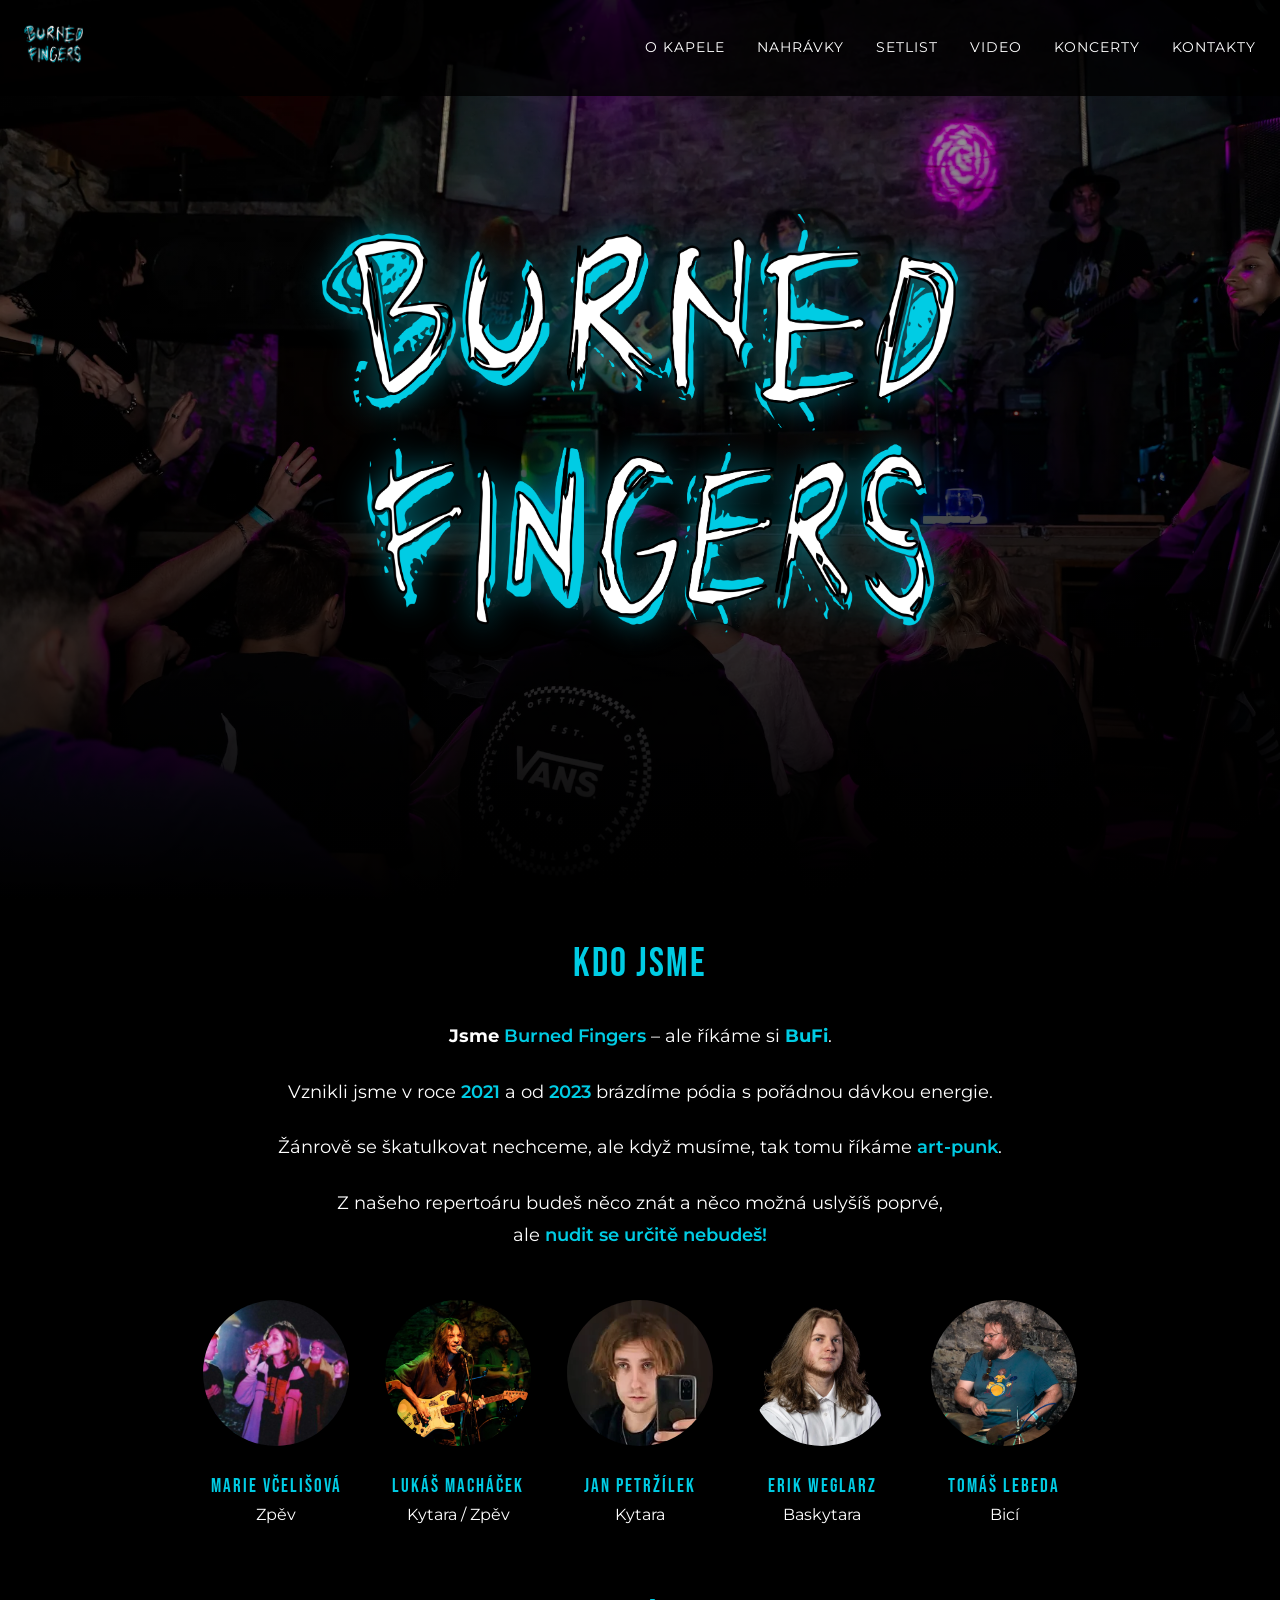
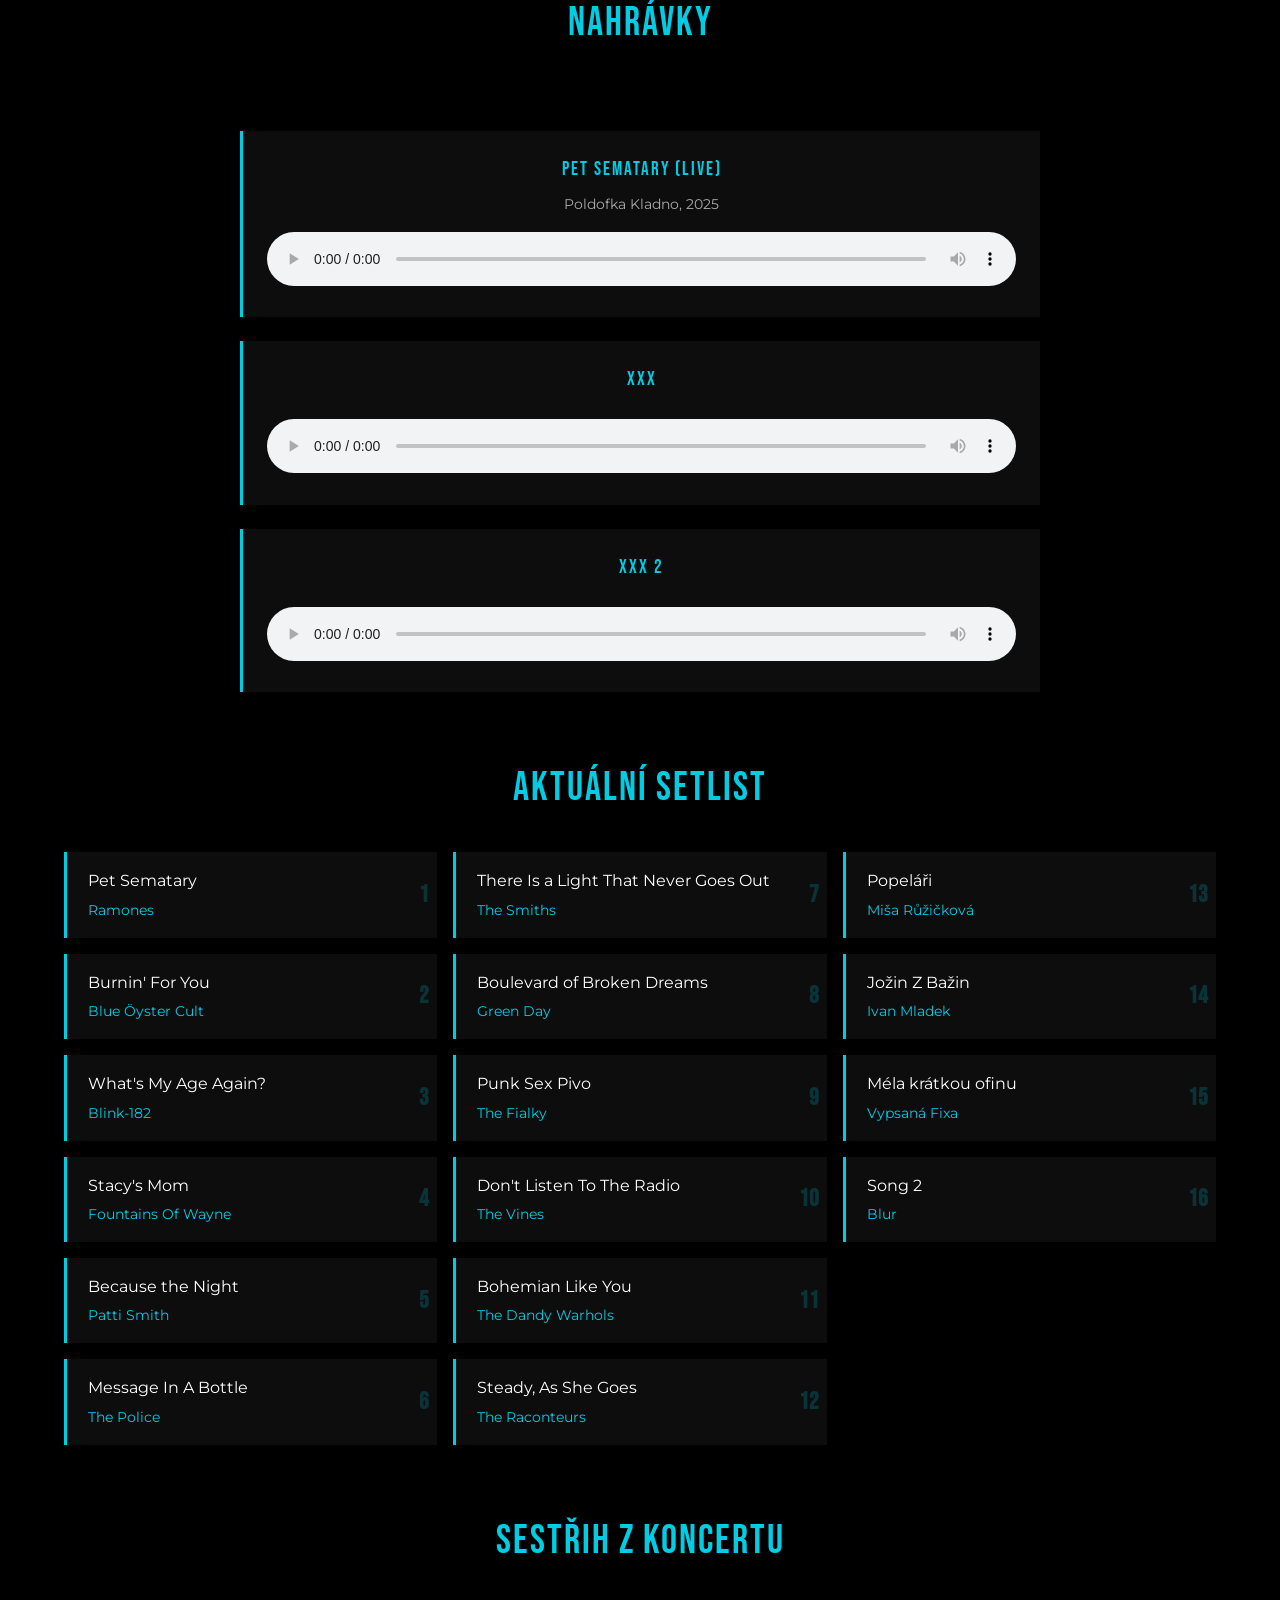
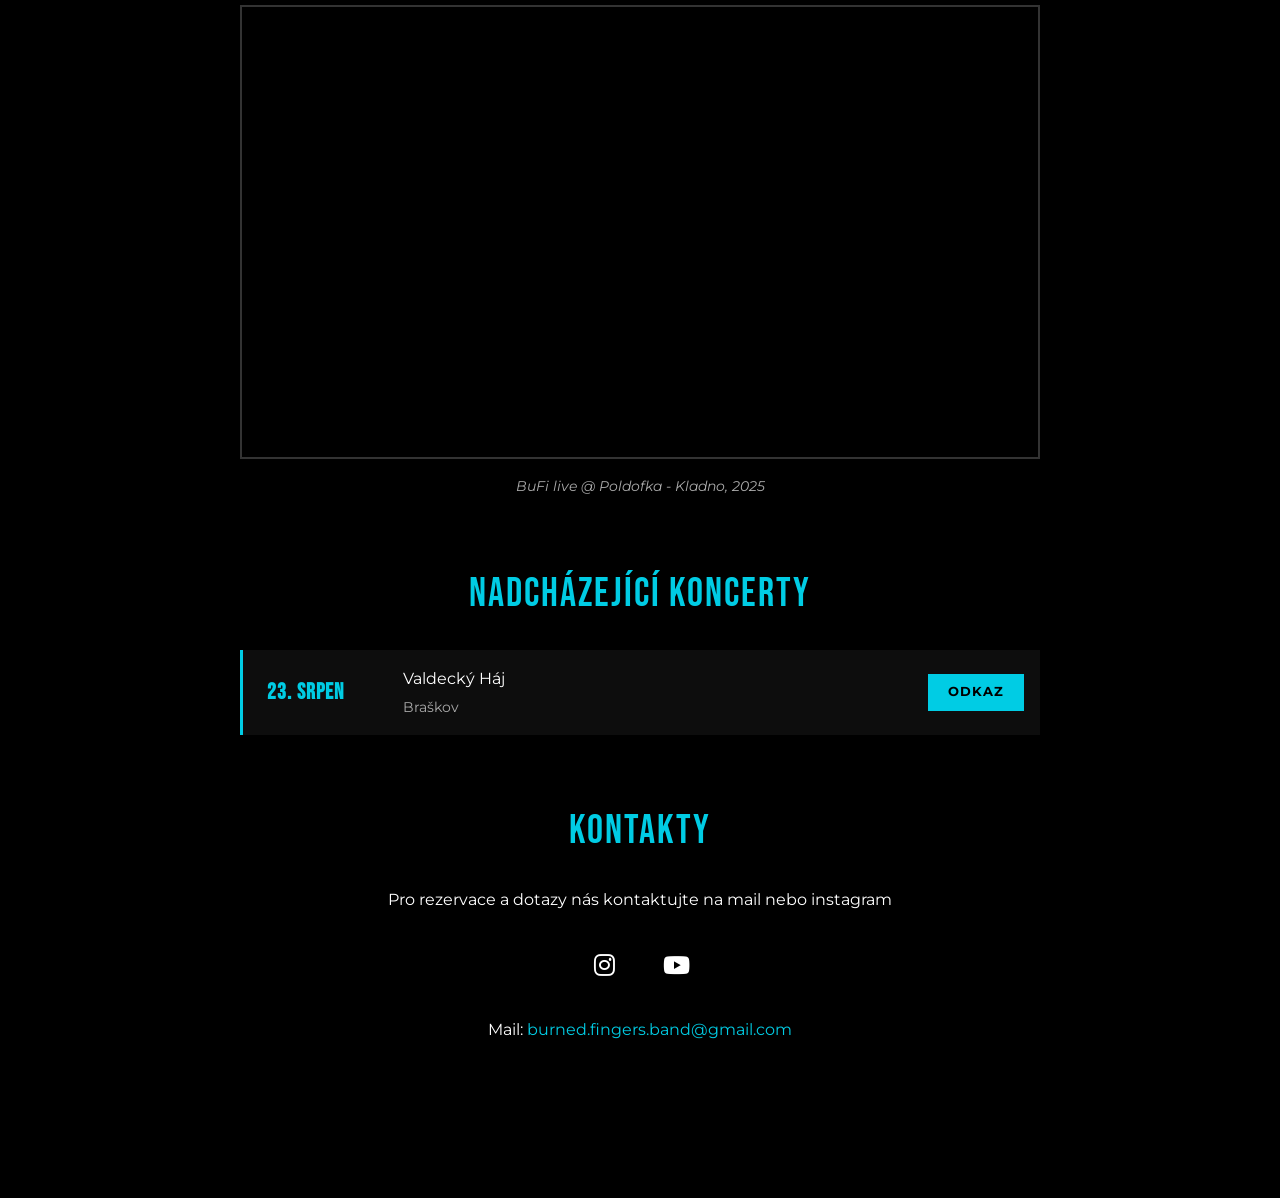
==== index.html @ 83341381 "rise animations - basics" ====
<!DOCTYPE html>
<html lang="cs">
<head>
    <meta charset="UTF-8">
    <meta name="viewport" content="width=device-width, initial-scale=1.0">
    <title>BuFi | Art-punk - Kladno</title>
    <link rel="stylesheet" href="css/style.css">
    <link href="https://fonts.googleapis.com/css2?family=Bebas+Neue&family=Montserrat:wght@400;600&display=swap" rel="stylesheet">
    <link rel="stylesheet" href="https://cdnjs.cloudflare.com/ajax/libs/font-awesome/6.4.0/css/all.min.css">
</head>
<body>
   <nav>
    <a href="#"><img src="images/logo.png" alt="BuFi Logo" class="logo"></a>
    <div class="nav-links" id="navLinks">
        <a href="#about">O kapele</a>
        <a href="#music">Nahrávky</a>
        <a href="#setlist">Setlist</a>
        <a href="#live">Video</a>
        <a href="#tour">Koncerty</a>
        <a href="#contact">Kontakty</a>
    </div>
    <div class="hamburger" id="hamburger">
        <i class="fas fa-bars"></i>
    </div>
</nav>

    <section id="hero">
        <div data-animate>
            <img src="images/logo.png" alt="Burned Fingers" class="hero-logo animate-rise delay-1">
        </div>
    </section>

    <section id="about" class="container">
        <h2 data-animate class="animate-rise">Kdo jsme</h2>
        <div class="about-content" data-animate>
            <p class="animate-rise delay-1"><strong>Jsme <span class="highlight">Burned Fingers</span></strong> – ale říkáme si <span class="highlight"><strong>BuFi</strong></span>.</p>
            <p class="animate-rise delay-2">Vznikli jsme v roce <span class="highlight"><strong></strong>2021</strong></span> a od <span class="highlight"><strong></strong>2023</strong></span> brázdíme pódia s pořádnou dávkou energie.</p>
            
            <p class="animate-rise delay-3">Žánrově se škatulkovat nechceme, ale když musíme, tak tomu říkáme <span class="highlight">art-punk</span>.</p>
            
            <p class="animate-rise delay-4">Z našeho repertoáru budeš něco znát a něco možná uslyšíš poprvé,<br class="desktop-only"> ale 
                <span class="highlight">nudit se určitě nebudeš!</span></p>
        </div>

        <div class="band-members">
            <div class="member" data-animate>
                <img src="images/maja.webp" alt="Mája" class="animate-rise delay-1">
                <h3 class="animate-rise delay-2">Marie Včelišová</h3>
                <p class="animate-rise delay-2">Zpěv</p>
            </div>
            <div class="member" data-animate>
                <img src="images/machy.webp" alt="Machy" class="animate-rise delay-2">
                <h3 class="animate-rise delay-3">Lukáš Macháček</h3>
                <p class="animate-rise delay-3">Kytara / Zpěv</p>
            </div>
            <div class="member" data-animate>
                <img src="images/honza.webp" alt="Honza" class="animate-rise delay-3">
                <h3 class="animate-rise delay-4">Jan Petržílek</h3>
                <p class="animate-rise delay-4">Kytara</p>
            </div>
            <div class="member" data-animate>
                <img src="images/erik.webp" alt="Erik" class="animate-rise delay-4">
                <h3 class="animate-rise delay-5">Erik Weglarz</h3>
                <p class="animate-rise delay-5">Baskytara</p>
            </div>
            <div class="member" data-animate>
                <img src="images/tom.webp" alt="Tom" class="animate-rise delay-5">
                <h3 class="animate-rise">Tomáš Lebeda</h3>
                <p class="animate-rise">Bicí</p>
            </div>
        </div>
    </section>

    <section id="music" class="container">
        <h2 data-animate class="animate-rise">Nahrávky</h2>
        <p data-animate class="animate-rise delay-1">sem pak naházím nahrávky - teď tam nic není<br>.</p>
        <div class="track-list" data-animate>
            <div class="track animate-rise delay-1">
                <div class="track-info">
                    <h3>Pet Sematary (live)</h3>
                    <p>Poldofka Kladno, 2025</p>
                </div>
                <audio controls class="audio-player">
                    <source src="audio/track1.mp3" type="audio/mpeg">
                    Váš prohlížeč nepodporuje přehrávač audio.
                </audio>
            </div>
            
            <div class="track animate-rise delay-2">
                <div class="track-info">
                    <h3>xxx</h3>
                </div>
                <audio controls class="audio-player">
                    <source src="audio/track2.mp3" type="audio/mpeg">
                    Váš prohlížeč nepodporuje přehrávač audio.
                </audio>
            </div>
            
            <div class="track animate-rise delay-3">
                <div class="track-info">
                    <h3>xxx 2</h3>
                </div>
                <audio controls class="audio-player">
                    <source src="audio/track3.mp3" type="audio/mpeg">
                    Váš prohlížeč nepodporuje přehrávač audio.
                </audio>
            </div>
        </div>
    </section>

    <section id="setlist" class="container">
        <h2 data-animate class="animate-rise">Aktuální setlist</h2>
        <div class="setlist" data-animate>
            <ul class="song-list animate-rise delay-1">
                <li><span class="song-name">Pet Sematary<span>Ramones</span></span></li>
                <li><span class="song-name">Burnin' For You<span>Blue Öyster Cult</span></span></li>
                <li><span class="song-name">What's My Age Again?<span>Blink-182</span></span></li>
                <li><span class="song-name">Stacy's Mom<span>Fountains Of Wayne</span></span></li>
                <li><span class="song-name">Because the Night<span>Patti Smith</span></span></li>
                <li><span class="song-name">Message In A Bottle<span>The Police</span></span></li>
                <li><span class="song-name">There Is a Light That Never Goes Out<span>The Smiths</span></span></li>
                <li><span class="song-name">Boulevard of Broken Dreams<span>Green Day</span></span></li>
                <li><span class="song-name">Punk Sex Pivo<span>The Fialky</span></span></li>
                <li><span class="song-name">Don't Listen To The Radio<span>The Vines</span></span></li>
                <li><span class="song-name">Bohemian Like You<span>The Dandy Warhols</span></span></li>
                <li><span class="song-name">Steady, As She Goes<span>The Raconteurs</span></span></li>
                <li><span class="song-name">Popeláři<span>Miša Růžičková</span></span></li>
                <li><span class="song-name">Jožin Z Bažin<span>Ivan Mladek</span></span></li>
                <li><span class="song-name">Méla krátkou ofinu<span>Vypsaná Fixa</span></span></li>
                <li><span class="song-name">Song 2<span>Blur</span></span></li>
            </ul>
        </div>
    </section>

    <section id="live" class="container">
        <h2 data-animate class="animate-rise">Sestřih z koncertu</h2>
        <div class="video-wrapper" data-animate>
            <div class="video-container animate-rise delay-1">
                <iframe src="https://www.youtube.com/embed/692vzOHnYoM" 
                        frameborder="0" 
                        allow="accelerometer; autoplay; clipboard-write; encrypted-media; gyroscope; picture-in-picture" 
                        allowfullscreen></iframe>
            </div>
            <p class="video-caption animate-rise delay-2">BuFi live @ Poldofka - Kladno, 2025</p>
        </div>
    </section>

    <section id="tour" class="container">
        <h2 data-animate class="animate-rise">Nadcházející koncerty</h2>
        <ul class="tour-list" data-animate>
            <li class="tour-item animate-rise delay-1">
                <span class="tour-date">23. Srpen</span>
                <div class="tour-details">
                    <span class="tour-venue">Valdecký Háj</span>
                    <span class="tour-city">Braškov</span>
                </div>
                <a href="https://www.facebook.com/events/1458776551958217/" class="tour-btn">Odkaz</a>
            </li>
            <!-- další tady -->
        </ul>
    </section>

    <section id="contact" class="container">
        <h2 data-animate class="animate-rise">Kontakty</h2>
        <p data-animate class="animate-rise delay-1">Pro rezervace a dotazy nás kontaktujte na mail nebo instagram</p>

        <div class="social-links" data-animate>
            <a href="https://www.instagram.com/bufi_band/" class="animate-rise delay-2"><i class="fab fa-instagram"></i></a>
            <a href="https://www.youtube.com/channel/UCSkqbjd3AFcFb_TD9ludWQA" class="animate-rise delay-3"><i class="fab fa-youtube"></i></a>
        </div>

        <p data-animate class="animate-rise delay-4">Mail: <a href="mailto:burned.fingers.band@gmail.com" class="email-link">burned.fingers.band@gmail.com</a></p>
    </section>

    <footer data-animate class="animate-rise delay-1">
        <p>&copy; 2025 Burned Fingers (BuFi)</p>
    </footer>

    <script>
    // Hamburger menu functionality
    const hamburger = document.getElementById('hamburger');
    const navLinks = document.getElementById('navLinks');
    
    hamburger.addEventListener('click', () => {
        navLinks.classList.toggle('active');
        hamburger.classList.toggle('active');
    });
    
    // Close menu when clicking on a link
    document.querySelectorAll('#navLinks a').forEach(link => {
        link.addEventListener('click', () => {
            navLinks.classList.remove('active');
            hamburger.classList.remove('active');
        });
    });

    // Animation on scroll with reset capability
    let lastScrollPosition = window.pageYOffset;
    
    const animateOnScroll = () => {
        const currentScrollPosition = window.pageYOffset;
        const scrollingDown = currentScrollPosition > lastScrollPosition;
        lastScrollPosition = currentScrollPosition;
        
        const elements = document.querySelectorAll('[data-animate]');
        
        elements.forEach(element => {
            const elementPosition = element.getBoundingClientRect().top;
            const screenPosition = window.innerHeight / 1.2;
            
            // If scrolling down and element is in view
            if (elementPosition < screenPosition) {
                element.classList.add('animate-rise');
            }
            // If scrolling up and element is above view
            else if (!scrollingDown && elementPosition > window.innerHeight) {
                element.classList.remove('animate-rise');
                // Also remove delay classes if you want them to re-animate with delays
                element.classList.remove('delay-1', 'delay-2', 'delay-3', 'delay-4', 'delay-5');
            }
        });
    };

    // Run on load and scroll
    window.addEventListener('load', animateOnScroll);
    window.addEventListener('scroll', animateOnScroll);

    // Hero section animation (immediate)
    document.querySelector('.hero-logo').classList.add('animate-rise');
</script>
</body>
</html>
---- css/style.css ----
/* ===== BASE STYLES ===== */
* {
    margin: 0;
    padding: 0;
    box-sizing: border-box;
}

body {
    font-family: 'Montserrat', sans-serif;
    background-color: #000;
    color: white;
    line-height: 1.6;
    overflow-x: hidden;
}

h1, h2, h3 {
    font-family: 'Bebas Neue', sans-serif;
    letter-spacing: 2px;
    font-weight: 400;
}

h2 { 
    font-size: 2.5rem; 
    margin-bottom: 1.5rem;
    color: #00cce4;
    text-align: center;
}

.container {
    width: 90%;
    max-width: 1200px;
    margin: 0 auto;
    padding: 2rem 0;
}

section {
    padding: 5rem 0;
    border-bottom: 1px;
    margin-bottom: 2rem;
}

/* ===== ANIMATIONS ===== */
@keyframes riseUp {
    from {
        opacity: 0;
        transform: translateY(30px);
    }
    to {
        opacity: 1;
        transform: translateY(0);
    }
}

.animate-rise {
    animation: riseUp 0.8s ease forwards;
}

/* Delay classes for staggered animations */
.delay-1 { animation-delay: 0.1s; }
.delay-2 { animation-delay: 0.2s; }
.delay-3 { animation-delay: 0.3s; }
.delay-4 { animation-delay: 0.4s; }
.delay-5 { animation-delay: 0.5s; }

/* Initially hide animated elements */
[data-animate] {
    opacity: 0;
}

/* ===== HERO SECTION ===== */
#hero {
    height: 100vh;
    display: flex;
    align-items: center;
    justify-content: center;
    background: linear-gradient(rgba(0, 0, 0, 0.25), rgb(0, 0, 0)), 
                url('../images/backdrop.webp') no-repeat center center/cover;
    background: linear-gradient(rgba(0, 0, 0, 0.32), rgb(0, 0, 0)), 
                url('../images/backdrop.webp') center/cover;
    text-align: center;
    margin-bottom: 0;
    position: relative;
}

.hero-logo {
    max-width: 80%;
    width: auto;
    height: auto;
    max-height: 60vh;
    margin-bottom: 2rem;
    filter: drop-shadow(0 0 15px rgba(0, 132, 147, 0.736));
    transition: all 0.3s ease;
}

/* ===== ABOUT SECTION ===== */
#about {
    text-align: center;
}

.about-content {
    max-width: 800px;
    margin: 0 auto 3rem;
    text-align: center;
    font-size: 1.1rem;
    line-height: 1.8;
}

.about-content p {
    margin-bottom: 1.5rem;
}

.highlight {
    color: #00cce4;
    font-weight: 600;
}

.emphasis {
    font-style: italic;
    position: relative;
    padding: 0 1rem;
}

.emphasis::before,
.emphasis::after {
    content: '"';
    color: #00cce4;
    font-size: 1.5rem;
    position: relative;
    top: 0.2rem;
}

.emphasis::before {
    margin-right: 0.3rem;
}

.emphasis::after {
    margin-left: 0.3rem;
}

/* ===== MEMBERS SECTION ===== */
.band-members {
    display: flex;
    justify-content: center;
    flex-wrap: wrap;
    gap: 2rem;
    margin-top: 3rem;
}

.member {
    width: 150px;
    text-align: center;
    position: relative;
}

.member img {
    width: 100%;
    border-radius: 50%;
    transition: all 0.3s ease;
    border: 2px solid transparent;
}

.member:hover img {
    border-color: #00cce4;
    transform: translateY(-2px) scale(1.02);
    filter: drop-shadow(0 0 12px rgba(0, 204, 228, 0.8));
}

.member h3 {
    margin-top: 1rem;
    color: #00cce4;
    transition: all 0.3s ease;
}

.member:hover h3 {
    transform: scale(1.02);
    text-shadow: 0 0 8px rgba(0, 204, 228, 0.5);
}

/* ===== MUSIC SECTION ===== */
#music {
    text-align: center;
}

.track-list {
    max-width: 800px;
    margin: 0 auto;
}

.track {
    background: rgba(255,255,255,0.05);
    padding: 1.5rem;
    margin-bottom: 1.5rem;
    border-left: 3px solid #00cce4;
}

.track:last-child {
    margin-bottom: 0;
}

.track-info h3 {
    color: #00cce4;
    margin-bottom: 0.5rem;
}

.track-info p {
    color: #aaa;
    font-size: 0.9rem;
}

.audio-player {
    width: 100%;
    margin-top: 1rem;
}

/* ===== SETLIST SECTION ===== */
.setlist {
    margin-top: 2rem;
}

.song-list {
    list-style: none;
    columns: 3;
    column-gap: 1rem;
    padding: 0;
    counter-reset: song-counter;
}

.song-list li {
    position: relative;
    padding: 1rem 2.5rem 1rem 1.5rem;
    background: rgba(255,255,255,0.05);
    transition: all 0.3s ease;
    counter-increment: song-counter;
    min-height: 60px;
    break-inside: avoid;
    margin-bottom: 1rem;
}

.song-list li::before {
    content: counter(song-counter);
    position: absolute;
    right: 0.5rem;
    top: 50%;
    transform: translateY(-50%);
    color: rgba(0, 204, 228, 0.2);
    font-size: 1.5rem;
    font-weight: bold;
    font-family: 'Bebas Neue', sans-serif;
}

.song-list li::after {
    content: '';
    position: absolute;
    left: 0;
    top: 0;
    bottom: 0;
    width: 3px;
    background: #00cce4;
}

.song-list li:hover {
    background: rgba(0,204,228,0.1);
}

.song-list li:hover .song-name {
    transform: translateX(5px);
}

.song-name {
    display: block;
    transition: transform 0.3s ease;
}

.song-name span {
    display: block;
    color: #00cce4;
    font-size: 0.9rem;
    margin-top: 0.3rem;
}

@media (max-width: 1240px) {
    .song-list {
        columns: 2;
    }
}

@media (max-width: 820px) {
    .song-list {
        columns: 1;
    }
}

/* ===== LIVE SECTION ===== */
#live {
    text-align: center;
}

.video-wrapper {
    max-width: 800px;
    margin: 0 auto;
}

.video-container {
    position: relative;
    padding-bottom: 56.25%;
    height: 0;
    overflow: hidden;
    margin: 2rem 0;
    border: 2px solid #333;
    transition: all 0.3s ease;
}

.video-container:hover {
    border-color: #00cce4;
}

.video-container iframe {
    position: absolute;
    top: 0;
    left: 0;
    width: 100%;
    height: 100%;
}

.video-caption {
    color: #aaa;
    font-style: italic;
    margin-top: -1rem;
    font-size: 0.9rem;
}

/* ===== TOUR SECTION ===== */
.tour-list {
    list-style: none;
    max-width: 800px;
    margin: 0 auto;
    padding: 0;
}

.tour-item {
    position: relative;
    padding: 1rem 1rem 1rem 1.5rem;
    background: rgba(255,255,255,0.05);
    transition: all 0.3s ease;
    margin-bottom: 1rem;
    border-left: 3px solid #00cce4;
    display: flex;
    align-items: center;
    gap: 1rem;
}

.tour-item:last-child {
    margin-bottom: 0;
}

.tour-item:hover {
    background: rgba(0,204,228,0.1);
}

.tour-date {
    color: #00cce4;
    font-weight: bold;
    font-family: 'Bebas Neue', sans-serif;
    letter-spacing: 1px;
    font-size: 1.4rem;
    min-width: 120px;
    flex-shrink: 0;
}

.tour-details {
    flex: 1;
    padding-right: 1rem;
}

.tour-venue {
    display: block;
    color: white;
    margin-bottom: 0.3rem;
}

.tour-city {
    display: block;
    color: #aaa;
    font-size: 0.9rem;
}

.tour-btn {
    padding: 8px 20px;
    font-size: 0.8rem;
    background: #00cce4;
    color: black;
    text-decoration: none;
    border: none;
    font-weight: bold;
    text-transform: uppercase;
    letter-spacing: 1px;
    transition: all 0.3s ease;
    flex-shrink: 0;
}

/* ===== CONTACT SECTION ===== */
#contact {
    text-align: center;
}

.social-links {
    display: flex;
    justify-content: center;
    gap: 2rem;
    margin: 2rem 0;
}

.social-links a {
    color: white;
    font-size: 1.5rem;
    transition: all 0.3s ease;
    width: 40px;
    height: 40px;
    display: flex;
    align-items: center;
    justify-content: center;
    border-radius: 50%;
    text-decoration: none;
}

.social-links a:hover {
    color: #00cce4;
    background: rgba(0,204,228,0.1);
    transform: translateY(-3px);
}

.email-link {
    color: #00cce4;
    text-decoration: none;
    transition: all 0.3s ease;
}

.email-link:hover {
    text-decoration: underline;
}

/* ===== BUTTONS ===== */
.btn, .tour-btn {
    display: inline-block;
    padding: 12px 30px;
    background: #00cce4;
    color: black;
    text-decoration: none;
    border: none;
    font-weight: bold;
    text-transform: uppercase;
    letter-spacing: 1px;
    transition: all 0.3s ease;
}

.btn:hover, .tour-btn:hover {
    background: #00a5b9;
    transform: scale(1.02);
    box-shadow: 0 5px 15px rgba(0,204,228,0.4);
}

.tour-btn {
    padding: 8px 20px;
    font-size: 0.8rem;
}

/* ===== NAVIGATION ===== */
nav {
    position: fixed;
    top: 0;
    width: 100%;
    padding: 1.5rem;
    display: flex;
    justify-content: space-between;
    align-items: center;
    z-index: 1000;
    background: rgba(0,0,0,0.8);
}

nav .logo {
    height: 40px;
}

.nav-links {
    display: flex;
}

.nav-links-container {
    display: flex;
}

.nav-links a {
    color: white;
    text-decoration: none;
    margin-left: 2rem;
    text-transform: uppercase;
    font-size: 0.9rem;
    letter-spacing: 1px;
    transition: all 0.3s ease;
    position: relative;
}

.nav-links a::after {
    content: '';
    position: absolute;
    bottom: -5px;
    left: 0;
    width: 0;
    height: 2px;
    background: #00cce4;
    transition: width 0.3s ease;
}

.nav-links a:hover::after {
    width: 100%;
}

.hamburger {
    display: none;
    cursor: pointer;
    font-size: 1.5rem;
    color: white;
    z-index: 1001;
}

/* ===== FOOTER ===== */
footer {
    text-align: center;
    padding: 2rem;
    background: #000;
    border-top: 2px solid #00cce4;
    margin-top: 2rem;
}

footer p {
    color: #00cce4;
}

/* ===== MEDIA QUERIES ===== */
@media (max-width: 768px) {
    p, .tour-city, .tour-venue {
        font-size: 0.9rem;
    }

    h2 { 
        font-size: 2rem; 
    }

    .about-content {
        font-size: 1rem;
    }

    .band-members {
        gap: 1.5rem;
    }

    .member {
        width: 120px;
    }

    .member h3 {
        font-size: 1rem;
    }

    .song-list li {
        padding: 0.8rem 2rem 0.8rem 1.2rem;
        min-height: 50px;
    }

    .song-name {
        font-size: 0.9rem;
    }

    .song-name span {
        font-size: 0.8rem;
    }

   .tour-item {
        flex-wrap: wrap;
        padding: 0.8rem;
        gap: 0.5rem; /* Reduce the gap */
    }

    .tour-date {
        font-size: 1.2rem;
        min-width: 100px;
        order: 1; /* Explicitly set order */
    }

    .tour-details {
        padding-right: 0;
        width: calc(100% - 130px); /* Adjust width to account for button */
        order: 2; /* Explicitly set order */
        margin-top: 0;
    }

    .tour-btn {
        margin-left: auto;
        order: 3; /* Explicitly set order */
    }

    /* Hamburger menu styles */
    .nav-links {
        position: fixed;
        top: 0;
        left: 0;
        width: 100%;
        height: 100vh;
        background: rgba(0,0,0,0.95);
        flex-direction: column;
        justify-content: center;
        align-items: center;
        align-items: center;
        padding: 1rem 0;
        clip-path: circle(0px at 90% -10%);
        transition: all 0.5s ease-out;
        pointer-events: none;
        z-index: 1000;
    }

    .nav-links.active {
        clip-path: circle(1500px at 90% -10%);
        pointer-events: all;
    }

    .nav-links-container {
        flex-direction: column;
        align-items: center;
        gap: 1.5rem;
    }

    .nav-links a {
        margin: 0;
        padding: 0.8rem 0;
        font-size: 1.2rem;
        opacity: 0;
        transition: opacity 0.3s ease 0.2s;
    }

    .nav-links.active a {
        opacity: 1;
    }

    .hamburger {
        display: block;
        position: relative;
        z-index: 1001;
    }

    .hamburger.active {
        color: #00cce4;
    }

    .desktop-only {
        display: none;
    }
}

@media (max-width: 480px) {
    section {
        padding: 3rem 0;
    }
    
    h2 {
        font-size: 1.8rem;
    }
    
    .hero-logo {
        max-width: 90%;
        max-height: 50vh;
    }

    .band-members {
        gap: 1rem;
    }

    .member {
        width: 100px;
    }

    .track {
        padding: 1rem;
    }

    .song-list li {
        padding: 0.7rem 1.5rem 0.7rem 1rem;
        min-height: 45px;
    }

    .video-caption {
        font-size: 0.8rem;
    }

    .social-links {
        gap: 1.5rem;
    }

    .social-links a {
        font-size: 1.3rem;
        width: 36px;
        height: 36px;
    }

    .nav-links-container {
        gap: 1rem;
    }

    .nav-links a {
        font-size: 1.1rem;
    }

    .tour-details {
        width: 100%; /* Take full width */
        order: 2;
    }

    .tour-btn {
        margin-left: 0;
        width: 100%;
        order: 3;
        text-align: center;
    }
}
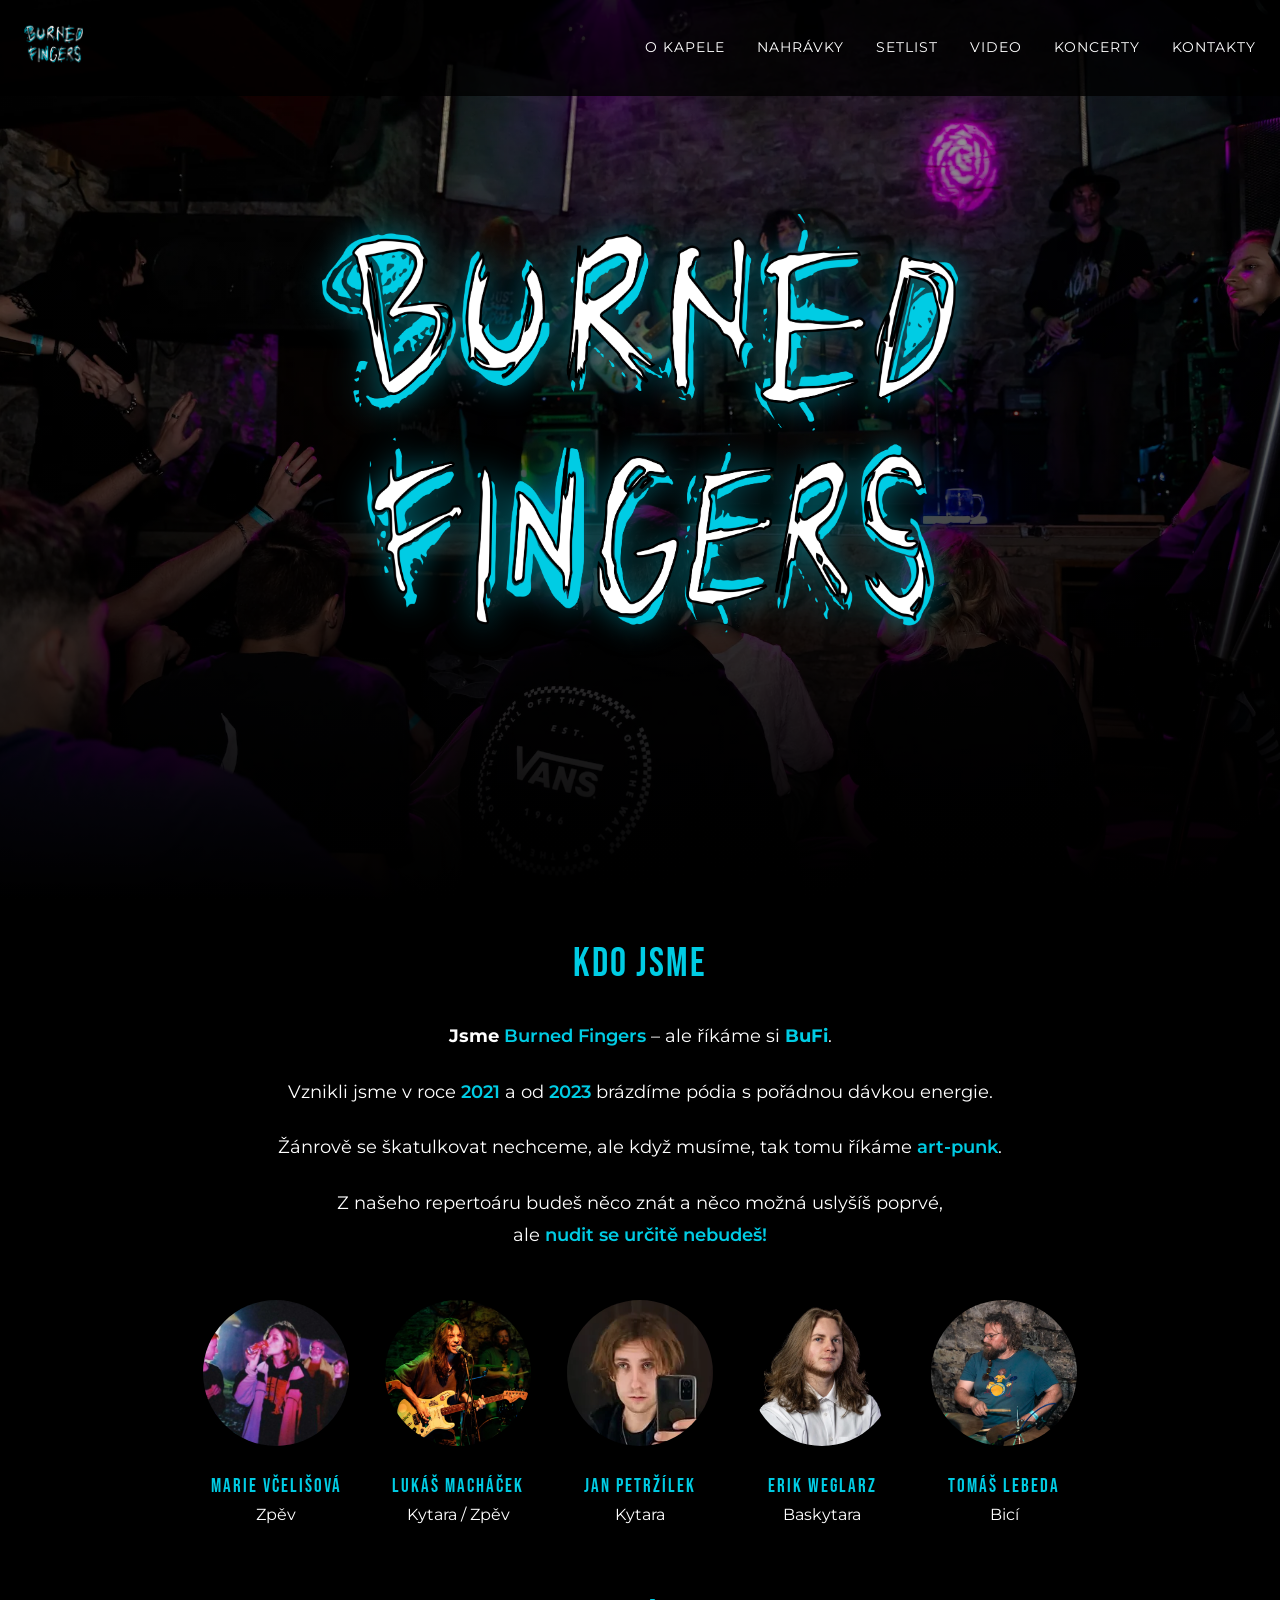
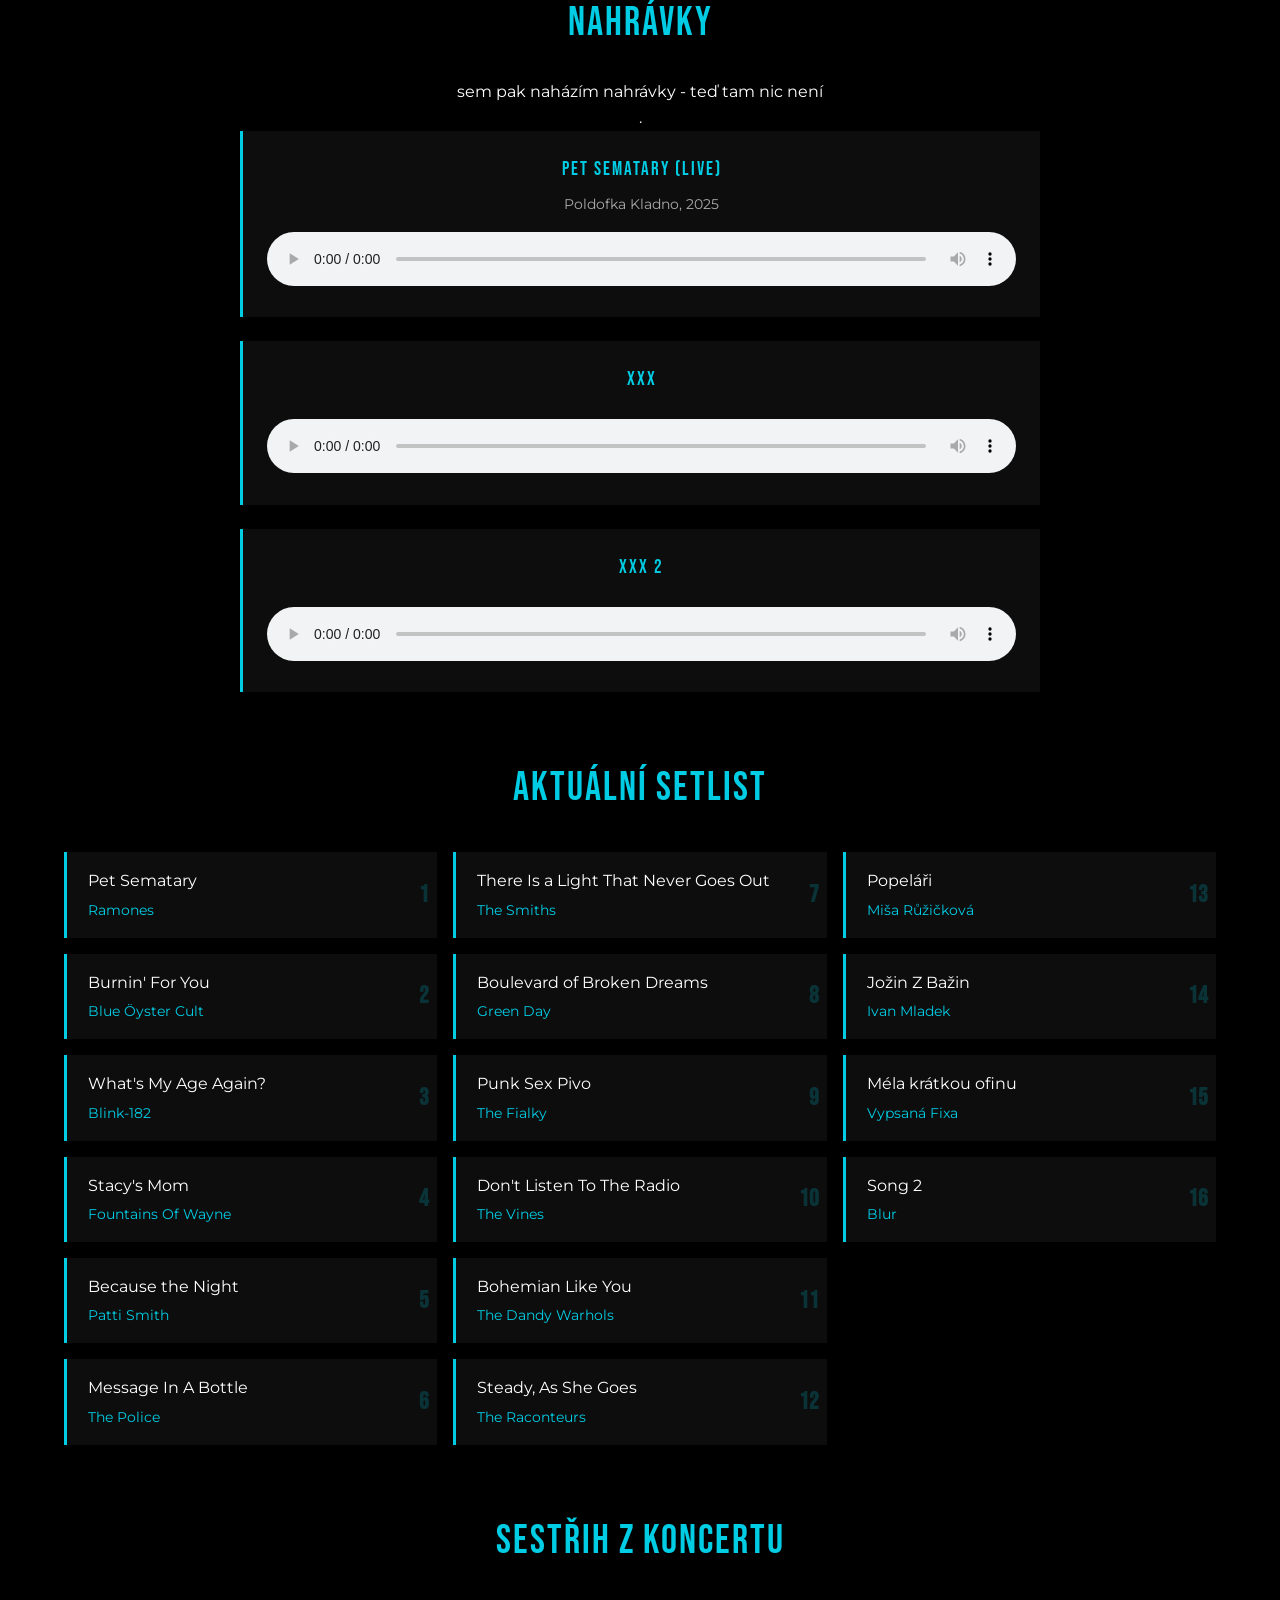
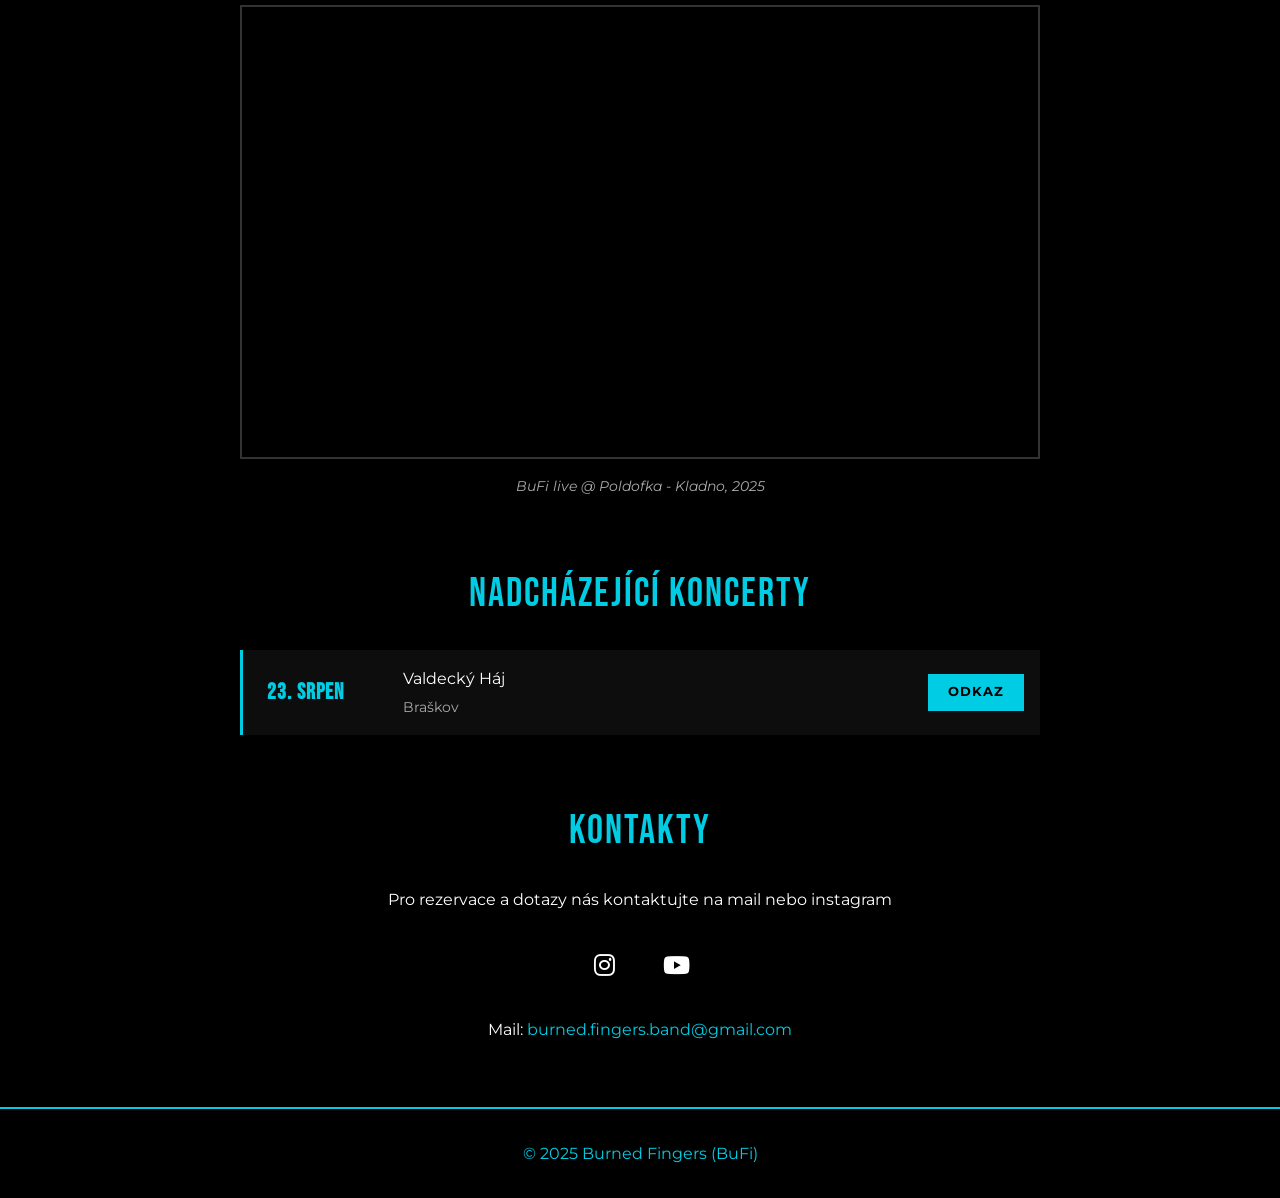
==== commit ae8677ee: "rise animation - trigger point fix" ====
--- a/index.html
+++ b/index.html
@@ -31,48 +31,48 @@
     </section>
 
     <section id="about" class="container">
-        <h2 data-animate class="animate-rise">Kdo jsme</h2>
+        <h2 data-animate class="animate-rise delay-1">Kdo jsme</h2>
         <div class="about-content" data-animate>
             <p class="animate-rise delay-1"><strong>Jsme <span class="highlight">Burned Fingers</span></strong> – ale říkáme si <span class="highlight"><strong>BuFi</strong></span>.</p>
-            <p class="animate-rise delay-2">Vznikli jsme v roce <span class="highlight"><strong></strong>2021</strong></span> a od <span class="highlight"><strong></strong>2023</strong></span> brázdíme pódia s pořádnou dávkou energie.</p>
-            
-            <p class="animate-rise delay-3">Žánrově se škatulkovat nechceme, ale když musíme, tak tomu říkáme <span class="highlight">art-punk</span>.</p>
-            
-            <p class="animate-rise delay-4">Z našeho repertoáru budeš něco znát a něco možná uslyšíš poprvé,<br class="desktop-only"> ale 
+            <p class="animate-rise delay-1">Vznikli jsme v roce <span class="highlight"><strong></strong>2021</strong></span> a od <span class="highlight"><strong></strong>2023</strong></span> brázdíme pódia s pořádnou dávkou energie.</p>
+            
+            <p class="animate-rise delay-1">Žánrově se škatulkovat nechceme, ale když musíme, tak tomu říkáme <span class="highlight">art-punk</span>.</p>
+            
+            <p class="animate-rise delay-1">Z našeho repertoáru budeš něco znát a něco možná uslyšíš poprvé,<br class="desktop-only"> ale 
                 <span class="highlight">nudit se určitě nebudeš!</span></p>
         </div>
 
         <div class="band-members">
             <div class="member" data-animate>
                 <img src="images/maja.webp" alt="Mája" class="animate-rise delay-1">
-                <h3 class="animate-rise delay-2">Marie Včelišová</h3>
-                <p class="animate-rise delay-2">Zpěv</p>
-            </div>
-            <div class="member" data-animate>
-                <img src="images/machy.webp" alt="Machy" class="animate-rise delay-2">
-                <h3 class="animate-rise delay-3">Lukáš Macháček</h3>
-                <p class="animate-rise delay-3">Kytara / Zpěv</p>
-            </div>
-            <div class="member" data-animate>
-                <img src="images/honza.webp" alt="Honza" class="animate-rise delay-3">
-                <h3 class="animate-rise delay-4">Jan Petržílek</h3>
-                <p class="animate-rise delay-4">Kytara</p>
-            </div>
-            <div class="member" data-animate>
-                <img src="images/erik.webp" alt="Erik" class="animate-rise delay-4">
-                <h3 class="animate-rise delay-5">Erik Weglarz</h3>
-                <p class="animate-rise delay-5">Baskytara</p>
-            </div>
-            <div class="member" data-animate>
-                <img src="images/tom.webp" alt="Tom" class="animate-rise delay-5">
-                <h3 class="animate-rise">Tomáš Lebeda</h3>
-                <p class="animate-rise">Bicí</p>
+                <h3 class="animate-rise delay-1">Marie Včelišová</h3>
+                <p class="animate-rise delay-1">Zpěv</p>
+            </div>
+            <div class="member" data-animate>
+                <img src="images/machy.webp" alt="Machy" class="animate-rise delay-1">
+                <h3 class="animate-rise delay-1">Lukáš Macháček</h3>
+                <p class="animate-rise delay-1">Kytara / Zpěv</p>
+            </div>
+            <div class="member" data-animate>
+                <img src="images/honza.webp" alt="Honza" class="animate-rise delay-1">
+                <h3 class="animate-rise delay-1">Jan Petržílek</h3>
+                <p class="animate-rise delay-1">Kytara</p>
+            </div>
+            <div class="member" data-animate>
+                <img src="images/erik.webp" alt="Erik" class="animate-rise delay-1">
+                <h3 class="animate-rise delay-1">Erik Weglarz</h3>
+                <p class="animate-rise delay-1">Baskytara</p>
+            </div>
+            <div class="member" data-animate>
+                <img src="images/tom.webp" alt="Tom" class="animate-rise delay-1">
+                <h3 class="animate-rise delay-1">Tomáš Lebeda</h3>
+                <p class="animate-rise delay-1">Bicí</p>
             </div>
         </div>
     </section>
 
     <section id="music" class="container">
-        <h2 data-animate class="animate-rise">Nahrávky</h2>
+        <h2 data-animate class="animate-rise delay-1">Nahrávky</h2>
         <p data-animate class="animate-rise delay-1">sem pak naházím nahrávky - teď tam nic není<br>.</p>
         <div class="track-list" data-animate>
             <div class="track animate-rise delay-1">
@@ -86,7 +86,7 @@
                 </audio>
             </div>
             
-            <div class="track animate-rise delay-2">
+            <div class="track animate-rise delay-1">
                 <div class="track-info">
                     <h3>xxx</h3>
                 </div>
@@ -96,7 +96,7 @@
                 </audio>
             </div>
             
-            <div class="track animate-rise delay-3">
+            <div class="track animate-rise delay-1">
                 <div class="track-info">
                     <h3>xxx 2</h3>
                 </div>
@@ -109,7 +109,7 @@
     </section>
 
     <section id="setlist" class="container">
-        <h2 data-animate class="animate-rise">Aktuální setlist</h2>
+        <h2 data-animate class="animate-rise delay-1">Aktuální setlist</h2>
         <div class="setlist" data-animate>
             <ul class="song-list animate-rise delay-1">
                 <li><span class="song-name">Pet Sematary<span>Ramones</span></span></li>
@@ -133,7 +133,7 @@
     </section>
 
     <section id="live" class="container">
-        <h2 data-animate class="animate-rise">Sestřih z koncertu</h2>
+        <h2 data-animate class="animate-rise delay-1">Sestřih z koncertu</h2>
         <div class="video-wrapper" data-animate>
             <div class="video-container animate-rise delay-1">
                 <iframe src="https://www.youtube.com/embed/692vzOHnYoM" 
@@ -141,12 +141,12 @@
                         allow="accelerometer; autoplay; clipboard-write; encrypted-media; gyroscope; picture-in-picture" 
                         allowfullscreen></iframe>
             </div>
-            <p class="video-caption animate-rise delay-2">BuFi live @ Poldofka - Kladno, 2025</p>
+            <p class="video-caption animate-rise delay-1">BuFi live @ Poldofka - Kladno, 2025</p>
         </div>
     </section>
 
     <section id="tour" class="container">
-        <h2 data-animate class="animate-rise">Nadcházející koncerty</h2>
+        <h2 data-animate class="animate-rise delay-1">Nadcházející koncerty</h2>
         <ul class="tour-list" data-animate>
             <li class="tour-item animate-rise delay-1">
                 <span class="tour-date">23. Srpen</span>
@@ -161,15 +161,15 @@
     </section>
 
     <section id="contact" class="container">
-        <h2 data-animate class="animate-rise">Kontakty</h2>
+        <h2 data-animate class="animate-rise delay-1">Kontakty</h2>
         <p data-animate class="animate-rise delay-1">Pro rezervace a dotazy nás kontaktujte na mail nebo instagram</p>
 
         <div class="social-links" data-animate>
-            <a href="https://www.instagram.com/bufi_band/" class="animate-rise delay-2"><i class="fab fa-instagram"></i></a>
-            <a href="https://www.youtube.com/channel/UCSkqbjd3AFcFb_TD9ludWQA" class="animate-rise delay-3"><i class="fab fa-youtube"></i></a>
-        </div>
-
-        <p data-animate class="animate-rise delay-4">Mail: <a href="mailto:burned.fingers.band@gmail.com" class="email-link">burned.fingers.band@gmail.com</a></p>
+            <a href="https://www.instagram.com/bufi_band/" class="animate-rise delay-1"><i class="fab fa-instagram"></i></a>
+            <a href="https://www.youtube.com/channel/UCSkqbjd3AFcFb_TD9ludWQA" class="animate-rise delay-1"><i class="fab fa-youtube"></i></a>
+        </div>
+
+        <p data-animate class="animate-rise delay-1">Mail: <a href="mailto:burned.fingers.band@gmail.com" class="email-link">burned.fingers.band@gmail.com</a></p>
     </section>
 
     <footer data-animate class="animate-rise delay-1">
@@ -177,56 +177,54 @@
     </footer>
 
     <script>
-    // Hamburger menu functionality
-    const hamburger = document.getElementById('hamburger');
-    const navLinks = document.getElementById('navLinks');
+        // Hamburger menu functionality
+        const hamburger = document.getElementById('hamburger');
+        const navLinks = document.getElementById('navLinks');
+        
+        hamburger.addEventListener('click', () => {
+            navLinks.classList.toggle('active');
+            hamburger.classList.toggle('active');
+        });
+        
+        // Close menu when clicking on a link
+        document.querySelectorAll('#navLinks a').forEach(link => {
+            link.addEventListener('click', () => {
+                navLinks.classList.remove('active');
+                hamburger.classList.remove('active');
+            });
+        });
+
+        // Animation on scroll with reset capability
+let lastScrollPosition = window.pageYOffset;
+
+const animateOnScroll = () => {
+    const currentScrollPosition = window.pageYOffset;
+    const scrollingDown = currentScrollPosition > lastScrollPosition;
+    lastScrollPosition = currentScrollPosition;
     
-    hamburger.addEventListener('click', () => {
-        navLinks.classList.toggle('active');
-        hamburger.classList.toggle('active');
+    const elements = document.querySelectorAll('[data-animate]');
+    
+    elements.forEach(element => {
+        const elementPosition = element.getBoundingClientRect().top;
+        const screenPosition = window.innerHeight / 1;
+        
+        // If element is in view
+        if (elementPosition < screenPosition) {
+            element.classList.add('animate-rise', 'delay-1');
+        }
+        // If scrolling up and element is above view
+        else if (!scrollingDown && elementPosition > window.innerHeight) {
+            element.classList.remove('animate-rise', 'delay-1');
+        }
     });
-    
-    // Close menu when clicking on a link
-    document.querySelectorAll('#navLinks a').forEach(link => {
-        link.addEventListener('click', () => {
-            navLinks.classList.remove('active');
-            hamburger.classList.remove('active');
-        });
-    });
-
-    // Animation on scroll with reset capability
-    let lastScrollPosition = window.pageYOffset;
-    
-    const animateOnScroll = () => {
-        const currentScrollPosition = window.pageYOffset;
-        const scrollingDown = currentScrollPosition > lastScrollPosition;
-        lastScrollPosition = currentScrollPosition;
-        
-        const elements = document.querySelectorAll('[data-animate]');
-        
-        elements.forEach(element => {
-            const elementPosition = element.getBoundingClientRect().top;
-            const screenPosition = window.innerHeight / 1.2;
-            
-            // If scrolling down and element is in view
-            if (elementPosition < screenPosition) {
-                element.classList.add('animate-rise');
-            }
-            // If scrolling up and element is above view
-            else if (!scrollingDown && elementPosition > window.innerHeight) {
-                element.classList.remove('animate-rise');
-                // Also remove delay classes if you want them to re-animate with delays
-                element.classList.remove('delay-1', 'delay-2', 'delay-3', 'delay-4', 'delay-5');
-            }
-        });
-    };
-
-    // Run on load and scroll
-    window.addEventListener('load', animateOnScroll);
-    window.addEventListener('scroll', animateOnScroll);
-
-    // Hero section animation (immediate)
-    document.querySelector('.hero-logo').classList.add('animate-rise');
-</script>
+};
+
+        // Run on load and scroll
+        window.addEventListener('load', animateOnScroll);
+        window.addEventListener('scroll', animateOnScroll);
+
+        // Hero section animation (immediate)
+        document.querySelector('.hero-logo').classList.add('animate-rise', 'delay-1');
+    </script>
 </body>
 </html>
--- a/css/style.css
+++ b/css/style.css
@@ -52,15 +52,11 @@
 }
 
 .animate-rise {
-    animation: riseUp 0.8s ease forwards;
-}
-
-/* Delay classes for staggered animations */
-.delay-1 { animation-delay: 0.1s; }
-.delay-2 { animation-delay: 0.2s; }
-.delay-3 { animation-delay: 0.3s; }
-.delay-4 { animation-delay: 0.4s; }
-.delay-5 { animation-delay: 0.5s; }
+    animation: riseUp 0.5s ease forwards;
+}
+
+/* Single delay class for all elements */
+.delay-1 { animation-delay: 0.2s; }
 
 /* Initially hide animated elements */
 [data-animate] {
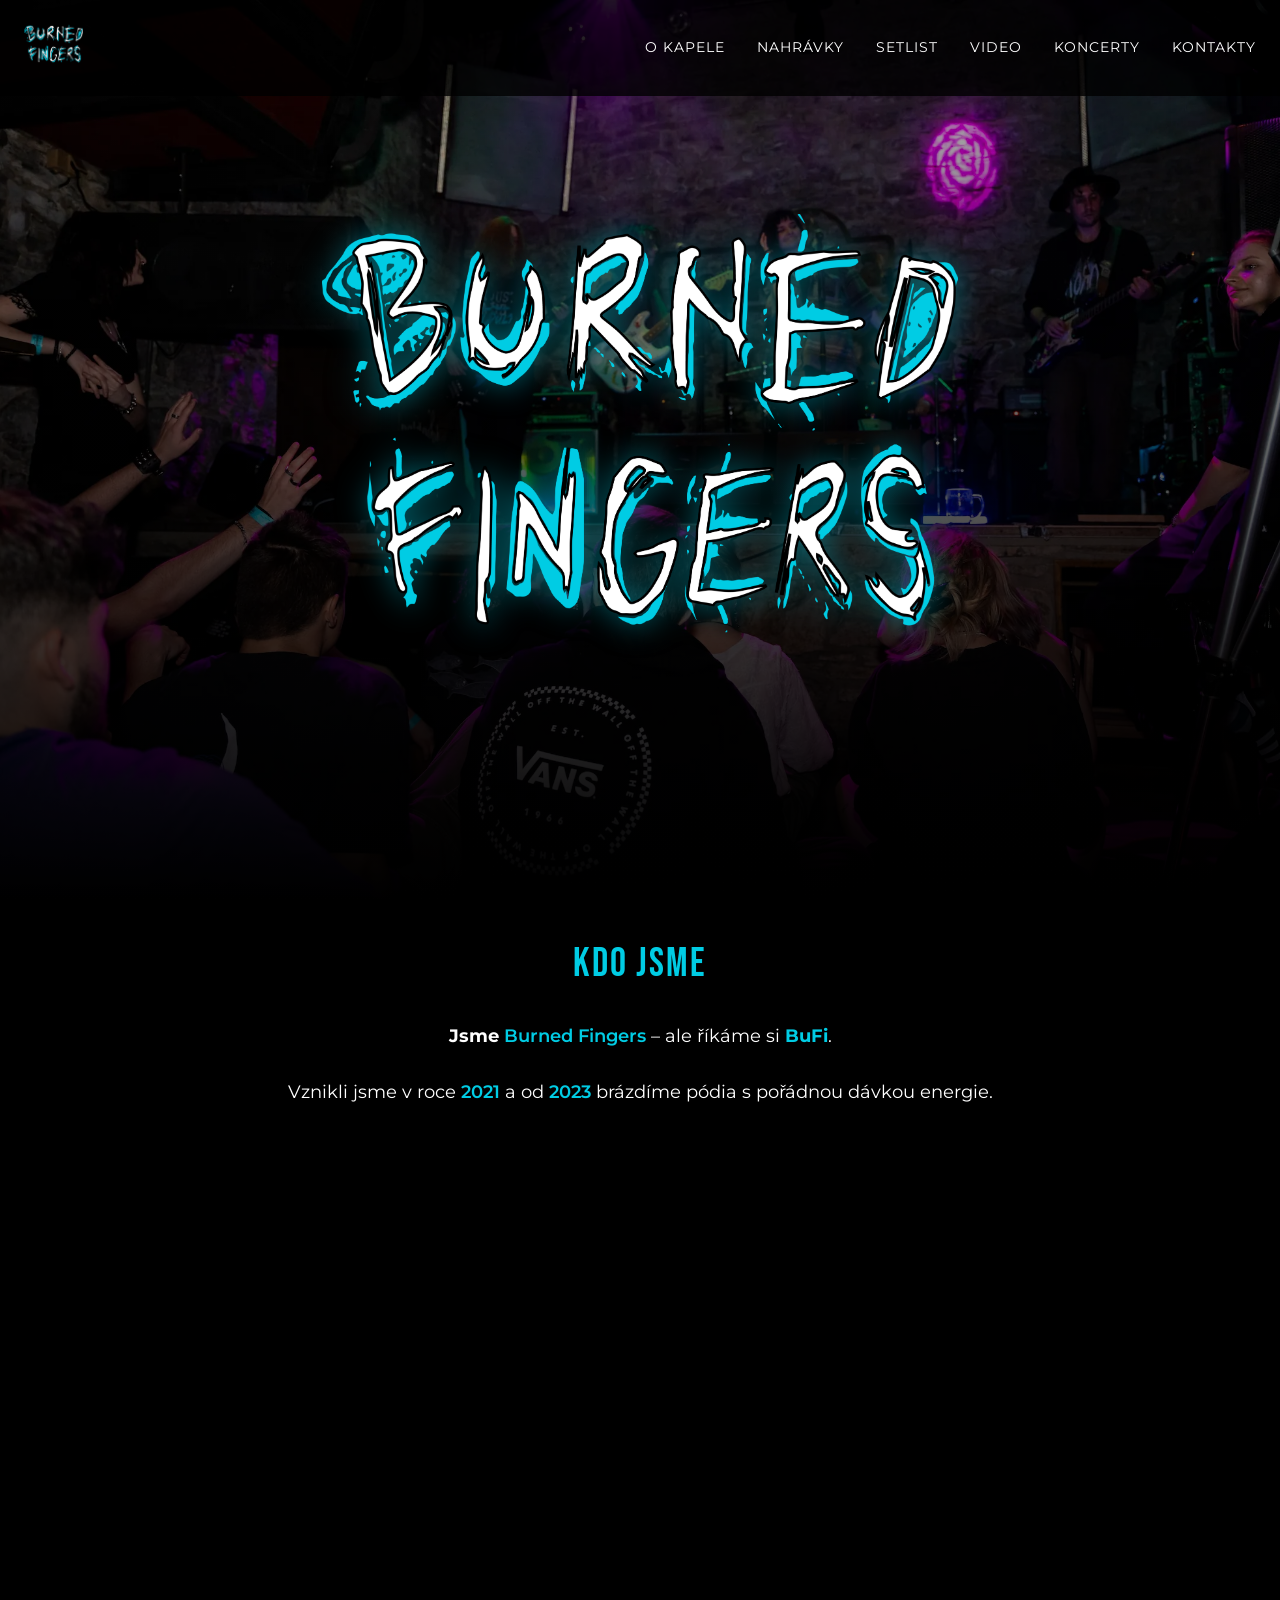
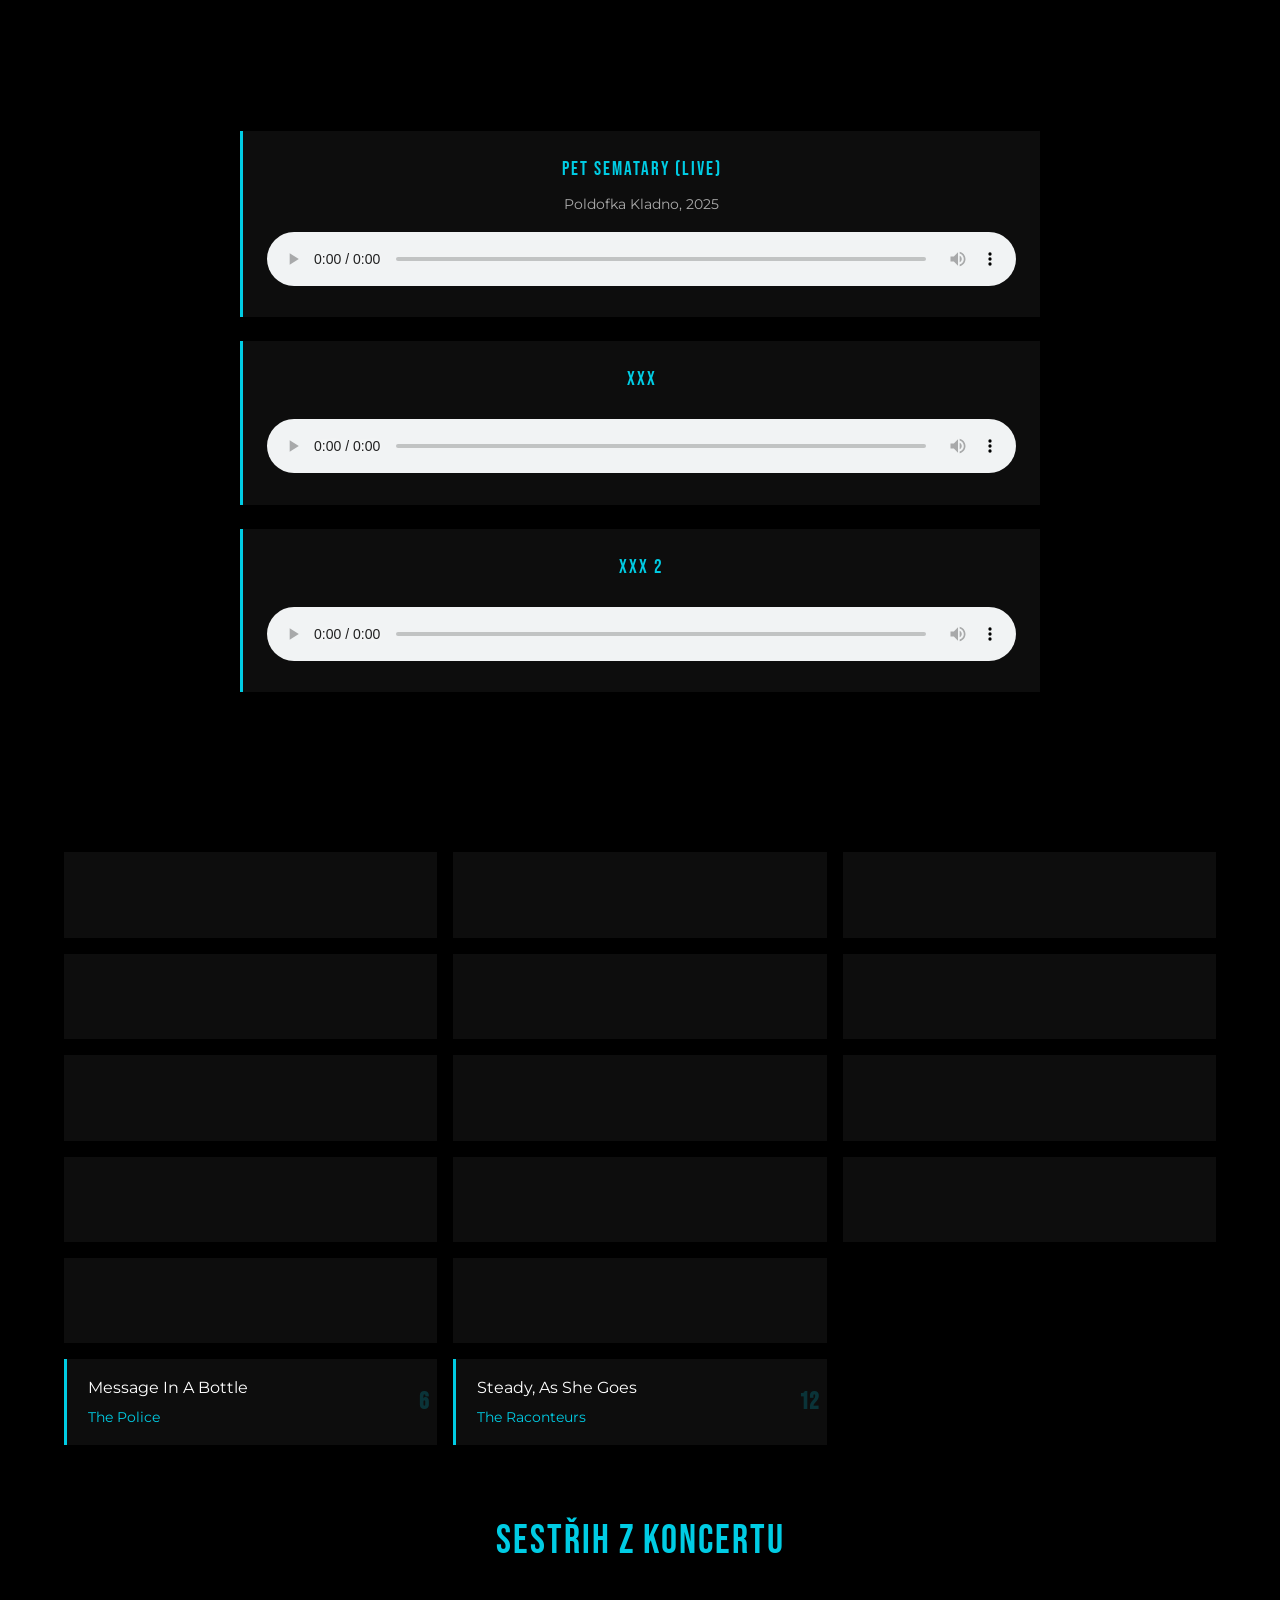
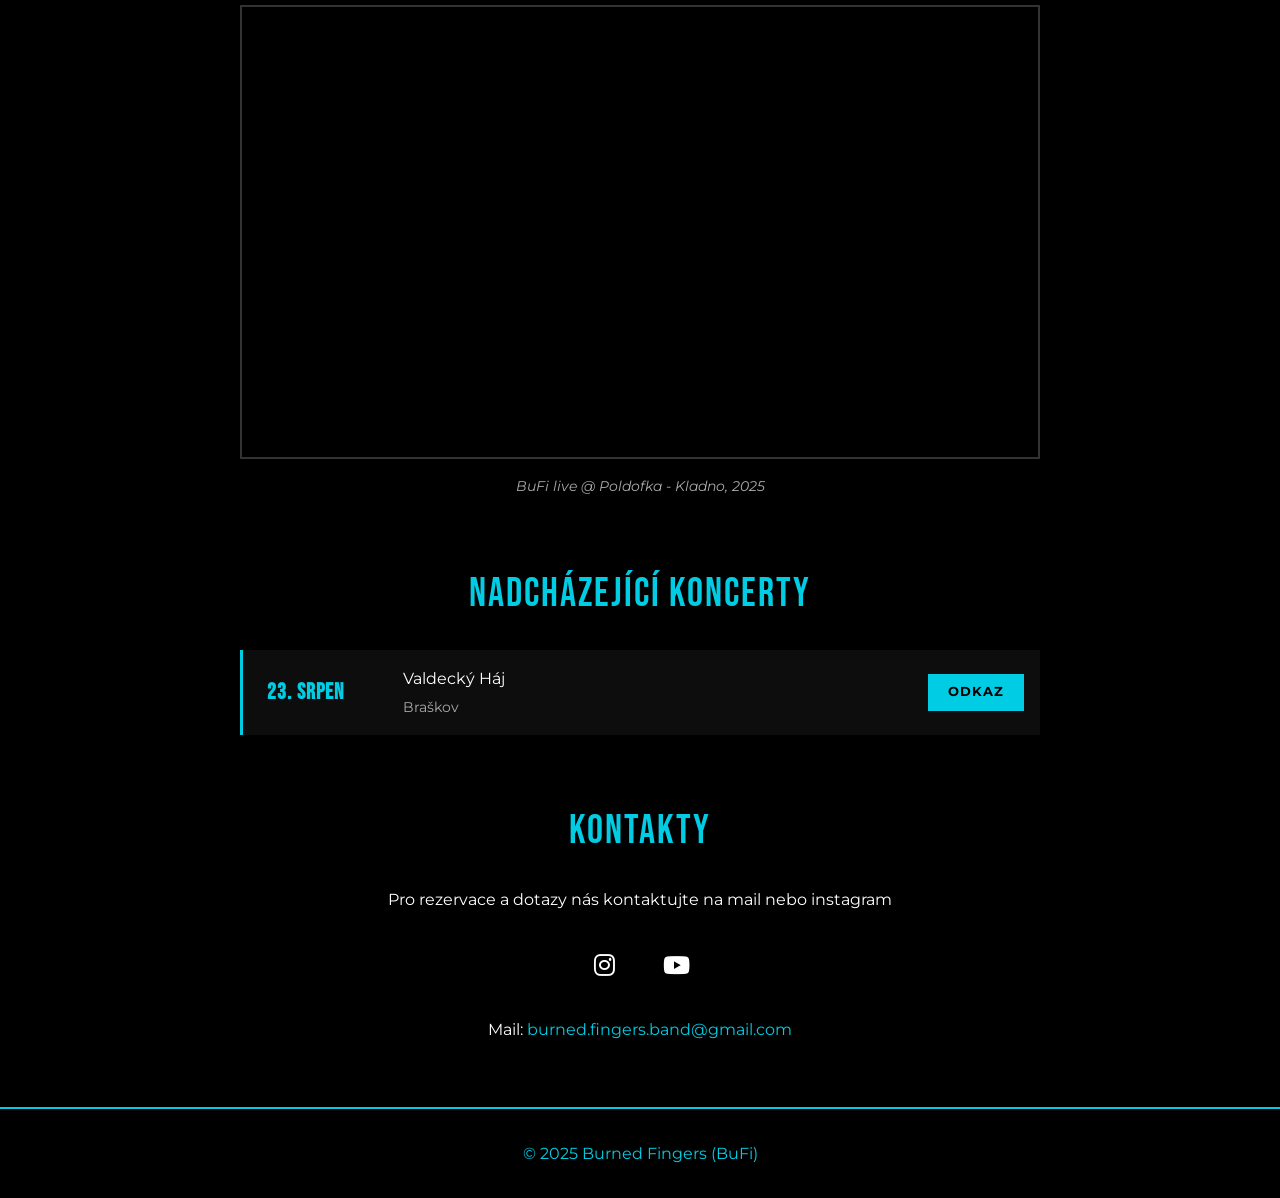
==== commit b642311e: "rise animation - individual elements - good for now" ====
--- a/index.html
+++ b/index.html
@@ -26,59 +26,59 @@
 
     <section id="hero">
         <div data-animate>
-            <img src="images/logo.png" alt="Burned Fingers" class="hero-logo animate-rise delay-1">
+            <img src="images/logo.png" alt="Burned Fingers" class="hero-logo" data-animate>
         </div>
     </section>
 
     <section id="about" class="container">
-        <h2 data-animate class="animate-rise delay-1">Kdo jsme</h2>
-        <div class="about-content" data-animate>
-            <p class="animate-rise delay-1"><strong>Jsme <span class="highlight">Burned Fingers</span></strong> – ale říkáme si <span class="highlight"><strong>BuFi</strong></span>.</p>
-            <p class="animate-rise delay-1">Vznikli jsme v roce <span class="highlight"><strong></strong>2021</strong></span> a od <span class="highlight"><strong></strong>2023</strong></span> brázdíme pódia s pořádnou dávkou energie.</p>
-            
-            <p class="animate-rise delay-1">Žánrově se škatulkovat nechceme, ale když musíme, tak tomu říkáme <span class="highlight">art-punk</span>.</p>
-            
-            <p class="animate-rise delay-1">Z našeho repertoáru budeš něco znát a něco možná uslyšíš poprvé,<br class="desktop-only"> ale 
+        <h2 data-animate>Kdo jsme</h2>
+        <div class="about-content">
+            <p data-animate><strong>Jsme <span class="highlight">Burned Fingers</span></strong> – ale říkáme si <span class="highlight"><strong>BuFi</strong></span>.</p>
+            <p data-animate>Vznikli jsme v roce <span class="highlight"><strong></strong>2021</strong></span> a od <span class="highlight"><strong></strong>2023</strong></span> brázdíme pódia s pořádnou dávkou energie.</p>
+            
+            <p data-animate>Žánrově se škatulkovat nechceme, ale když musíme, tak tomu říkáme <span class="highlight">art-punk</span>.</p>
+            
+            <p data-animate>Z našeho repertoáru budeš něco znát a něco možná uslyšíš poprvé,<br class="desktop-only"> ale 
                 <span class="highlight">nudit se určitě nebudeš!</span></p>
         </div>
 
         <div class="band-members">
-            <div class="member" data-animate>
-                <img src="images/maja.webp" alt="Mája" class="animate-rise delay-1">
-                <h3 class="animate-rise delay-1">Marie Včelišová</h3>
-                <p class="animate-rise delay-1">Zpěv</p>
-            </div>
-            <div class="member" data-animate>
-                <img src="images/machy.webp" alt="Machy" class="animate-rise delay-1">
-                <h3 class="animate-rise delay-1">Lukáš Macháček</h3>
-                <p class="animate-rise delay-1">Kytara / Zpěv</p>
-            </div>
-            <div class="member" data-animate>
-                <img src="images/honza.webp" alt="Honza" class="animate-rise delay-1">
-                <h3 class="animate-rise delay-1">Jan Petržílek</h3>
-                <p class="animate-rise delay-1">Kytara</p>
-            </div>
-            <div class="member" data-animate>
-                <img src="images/erik.webp" alt="Erik" class="animate-rise delay-1">
-                <h3 class="animate-rise delay-1">Erik Weglarz</h3>
-                <p class="animate-rise delay-1">Baskytara</p>
-            </div>
-            <div class="member" data-animate>
-                <img src="images/tom.webp" alt="Tom" class="animate-rise delay-1">
-                <h3 class="animate-rise delay-1">Tomáš Lebeda</h3>
-                <p class="animate-rise delay-1">Bicí</p>
+            <div class="member">
+                <img src="images/maja.webp" alt="Mája" data-animate>
+                <h3 data-animate>Marie Včelišová</h3>
+                <p data-animate>Zpěv</p>
+            </div>
+            <div class="member">
+                <img src="images/machy.webp" alt="Machy" data-animate>
+                <h3 data-animate>Lukáš Macháček</h3>
+                <p data-animate>Kytara / Zpěv</p>
+            </div>
+            <div class="member">
+                <img src="images/honza.webp" alt="Honza" data-animate>
+                <h3 data-animate>Jan Petržílek</h3>
+                <p data-animate>Kytara</p>
+            </div>
+            <div class="member">
+                <img src="images/erik.webp" alt="Erik" data-animate>
+                <h3 data-animate>Erik Weglarz</h3>
+                <p data-animate>Baskytara</p>
+            </div>
+            <div class="member">
+                <img src="images/tom.webp" alt="Tom" data-animate>
+                <h3 data-animate>Tomáš Lebeda</h3>
+                <p data-animate>Bicí</p>
             </div>
         </div>
     </section>
 
     <section id="music" class="container">
-        <h2 data-animate class="animate-rise delay-1">Nahrávky</h2>
-        <p data-animate class="animate-rise delay-1">sem pak naházím nahrávky - teď tam nic není<br>.</p>
-        <div class="track-list" data-animate>
-            <div class="track animate-rise delay-1">
+        <h2 data-animate>Nahrávky</h2>
+        <p data-animate>sem pak naházím nahrávky - teď tam nic není<br>.</p>
+        <div class="track-list">
+            <div class="track" data-animate>
                 <div class="track-info">
-                    <h3>Pet Sematary (live)</h3>
-                    <p>Poldofka Kladno, 2025</p>
+                    <h3 data-animate>Pet Sematary (live)</h3>
+                    <p data-animate>Poldofka Kladno, 2025</p>
                 </div>
                 <audio controls class="audio-player">
                     <source src="audio/track1.mp3" type="audio/mpeg">
@@ -86,9 +86,9 @@
                 </audio>
             </div>
             
-            <div class="track animate-rise delay-1">
+            <div class="track" data-animate>
                 <div class="track-info">
-                    <h3>xxx</h3>
+                    <h3 data-animate>xxx</h3>
                 </div>
                 <audio controls class="audio-player">
                     <source src="audio/track2.mp3" type="audio/mpeg">
@@ -96,9 +96,9 @@
                 </audio>
             </div>
             
-            <div class="track animate-rise delay-1">
+            <div class="track" data-animate>
                 <div class="track-info">
-                    <h3>xxx 2</h3>
+                    <h3 data-animate>xxx 2</h3>
                 </div>
                 <audio controls class="audio-player">
                     <source src="audio/track3.mp3" type="audio/mpeg">
@@ -109,122 +109,153 @@
     </section>
 
     <section id="setlist" class="container">
-        <h2 data-animate class="animate-rise delay-1">Aktuální setlist</h2>
-        <div class="setlist" data-animate>
-            <ul class="song-list animate-rise delay-1">
-                <li><span class="song-name">Pet Sematary<span>Ramones</span></span></li>
-                <li><span class="song-name">Burnin' For You<span>Blue Öyster Cult</span></span></li>
-                <li><span class="song-name">What's My Age Again?<span>Blink-182</span></span></li>
-                <li><span class="song-name">Stacy's Mom<span>Fountains Of Wayne</span></span></li>
-                <li><span class="song-name">Because the Night<span>Patti Smith</span></span></li>
-                <li><span class="song-name">Message In A Bottle<span>The Police</span></span></li>
-                <li><span class="song-name">There Is a Light That Never Goes Out<span>The Smiths</span></span></li>
-                <li><span class="song-name">Boulevard of Broken Dreams<span>Green Day</span></span></li>
-                <li><span class="song-name">Punk Sex Pivo<span>The Fialky</span></span></li>
-                <li><span class="song-name">Don't Listen To The Radio<span>The Vines</span></span></li>
-                <li><span class="song-name">Bohemian Like You<span>The Dandy Warhols</span></span></li>
-                <li><span class="song-name">Steady, As She Goes<span>The Raconteurs</span></span></li>
-                <li><span class="song-name">Popeláři<span>Miša Růžičková</span></span></li>
-                <li><span class="song-name">Jožin Z Bažin<span>Ivan Mladek</span></span></li>
-                <li><span class="song-name">Méla krátkou ofinu<span>Vypsaná Fixa</span></span></li>
-                <li><span class="song-name">Song 2<span>Blur</span></span></li>
+        <h2 data-animate>Aktuální setlist</h2>
+        <div class="setlist">
+            <ul class="song-list">
+                <li data-animate><span class="song-name">Pet Sematary<span>Ramones</span></span></li>
+                <li data-animate><span class="song-name">Burnin' For You<span>Blue Öyster Cult</span></span></li>
+                <li data-animate><span class="song-name">What's My Age Again?<span>Blink-182</span></span></li>
+                <li data-animate><span class="song-name">Stacy's Mom<span>Fountains Of Wayne</span></span></li>
+                <li data-animate><span class="song-name">Because the Night<span>Patti Smith</span></span></li>
+                <li data-animate><span class="song-name">Message In A Bottle<span>The Police</span></span></li>
+                <li data-animate><span class="song-name">There Is a Light That Never Goes Out<span>The Smiths</span></span></li>
+                <li data-animate><span class="song-name">Boulevard of Broken Dreams<span>Green Day</span></span></li>
+                <li data-animate><span class="song-name">Punk Sex Pivo<span>The Fialky</span></span></li>
+                <li data-animate><span class="song-name">Don't Listen To The Radio<span>The Vines</span></span></li>
+                <li data-animate><span class="song-name">Bohemian Like You<span>The Dandy Warhols</span></span></li>
+                <li data-animate><span class="song-name">Steady, As She Goes<span>The Raconteurs</span></span></li>
+                <li data-animate><span class="song-name">Popeláři<span>Miša Růžičková</span></span></li>
+                <li data-animate><span class="song-name">Jožin Z Bažin<span>Ivan Mladek</span></span></li>
+                <li data-animate><span class="song-name">Méla krátkou ofinu<span>Vypsaná Fixa</span></span></li>
+                <li data-animate><span class="song-name">Song 2<span>Blur</span></span></li>
             </ul>
         </div>
     </section>
 
     <section id="live" class="container">
-        <h2 data-animate class="animate-rise delay-1">Sestřih z koncertu</h2>
-        <div class="video-wrapper" data-animate>
-            <div class="video-container animate-rise delay-1">
+        <h2 data-animate>Sestřih z koncertu</h2>
+        <div class="video-wrapper">
+            <div class="video-container" data-animate>
                 <iframe src="https://www.youtube.com/embed/692vzOHnYoM" 
                         frameborder="0" 
                         allow="accelerometer; autoplay; clipboard-write; encrypted-media; gyroscope; picture-in-picture" 
                         allowfullscreen></iframe>
             </div>
-            <p class="video-caption animate-rise delay-1">BuFi live @ Poldofka - Kladno, 2025</p>
+            <p class="video-caption" data-animate>BuFi live @ Poldofka - Kladno, 2025</p>
         </div>
     </section>
 
     <section id="tour" class="container">
-        <h2 data-animate class="animate-rise delay-1">Nadcházející koncerty</h2>
-        <ul class="tour-list" data-animate>
-            <li class="tour-item animate-rise delay-1">
-                <span class="tour-date">23. Srpen</span>
+        <h2 data-animate>Nadcházející koncerty</h2>
+        <ul class="tour-list">
+            <li class="tour-item" data-animate>
+                <span class="tour-date" data-animate>23. Srpen</span>
                 <div class="tour-details">
-                    <span class="tour-venue">Valdecký Háj</span>
-                    <span class="tour-city">Braškov</span>
-                </div>
-                <a href="https://www.facebook.com/events/1458776551958217/" class="tour-btn">Odkaz</a>
+                    <span class="tour-venue" data-animate>Valdecký Háj</span>
+                    <span class="tour-city" data-animate>Braškov</span>
+                </div>
+                <a href="https://www.facebook.com/events/1458776551958217/" class="tour-btn" data-animate>Odkaz</a>
             </li>
             <!-- další tady -->
         </ul>
     </section>
 
     <section id="contact" class="container">
-        <h2 data-animate class="animate-rise delay-1">Kontakty</h2>
-        <p data-animate class="animate-rise delay-1">Pro rezervace a dotazy nás kontaktujte na mail nebo instagram</p>
-
-        <div class="social-links" data-animate>
-            <a href="https://www.instagram.com/bufi_band/" class="animate-rise delay-1"><i class="fab fa-instagram"></i></a>
-            <a href="https://www.youtube.com/channel/UCSkqbjd3AFcFb_TD9ludWQA" class="animate-rise delay-1"><i class="fab fa-youtube"></i></a>
-        </div>
-
-        <p data-animate class="animate-rise delay-1">Mail: <a href="mailto:burned.fingers.band@gmail.com" class="email-link">burned.fingers.band@gmail.com</a></p>
-    </section>
-
-    <footer data-animate class="animate-rise delay-1">
-        <p>&copy; 2025 Burned Fingers (BuFi)</p>
+        <h2 data-animate>Kontakty</h2>
+        <p data-animate>Pro rezervace a dotazy nás kontaktujte na mail nebo instagram</p>
+
+        <div class="social-links">
+            <a href="https://www.instagram.com/bufi_band/" data-animate><i class="fab fa-instagram"></i></a>
+            <a href="https://www.youtube.com/channel/UCSkqbjd3AFcFb_TD9ludWQA" data-animate><i class="fab fa-youtube"></i></a>
+        </div>
+
+        <p data-animate>Mail: <a href="mailto:burned.fingers.band@gmail.com" class="email-link" data-animate>burned.fingers.band@gmail.com</a></p>
+    </section>
+
+    <footer>
+        <p data-animate>&copy; 2025 Burned Fingers (BuFi)</p>
     </footer>
 
     <script>
-        // Hamburger menu functionality
-        const hamburger = document.getElementById('hamburger');
-        const navLinks = document.getElementById('navLinks');
+    // Hamburger menu functionality
+    const hamburger = document.getElementById('hamburger');
+    const navLinks = document.getElementById('navLinks');
+    
+    hamburger.addEventListener('click', () => {
+        navLinks.classList.toggle('active');
+        hamburger.classList.toggle('active');
+    });
+    
+    // Close menu when clicking on a link
+    document.querySelectorAll('#navLinks a').forEach(link => {
+        link.addEventListener('click', () => {
+            navLinks.classList.remove('active');
+            hamburger.classList.remove('active');
+        });
+    });
+
+    // Track which elements have been animated and their positions
+    const elementStates = new Map();
+    let lastScrollPosition = window.scrollY;
+
+    // Animation on scroll with smart handling
+    const animateOnScroll = () => {
+        const elements = document.querySelectorAll('[data-animate]');
+        const viewportHeight = window.innerHeight;
+        const currentScrollPosition = window.scrollY;
+        const isScrollingDown = currentScrollPosition > lastScrollPosition;
+        lastScrollPosition = currentScrollPosition;
         
-        hamburger.addEventListener('click', () => {
-            navLinks.classList.toggle('active');
-            hamburger.classList.toggle('active');
+        elements.forEach(element => {
+            const elementRect = element.getBoundingClientRect();
+            const elementTop = elementRect.top;
+            
+            const isInView = elementTop < viewportHeight;
+            
+            // Get or create element state
+            if (!elementStates.has(element)) {
+                elementStates.set(element, {
+                    animated: false,
+                    position: element.getBoundingClientRect()
+                });
+            }
+            const elementState = elementStates.get(element);
+            
+            if (isInView && !elementState.animated) {
+                // Element is entering view - animate it
+                element.classList.add('animate-rise', 'delay-1');
+                elementState.animated = true;
+            }
+            
+            // Special handling for navigation clicks
+            if (!isScrollingDown && elementTop < viewportHeight) {
+                // When scrolling up, ensure elements above viewport are visible
+                if (!elementState.animated) {
+                    element.classList.add('animate-rise', 'delay-1');
+                    elementState.animated = true;
+                }
+            }
+            
+            // Only reset if scrolled past bottom AND we're scrolling down
+            if (isScrollingDown && elementTop > viewportHeight) {
+                if (elementState.animated) {
+                    element.classList.remove('animate-rise', 'delay-1');
+                    elementState.animated = false;
+                }
+            }
         });
-        
-        // Close menu when clicking on a link
-        document.querySelectorAll('#navLinks a').forEach(link => {
-            link.addEventListener('click', () => {
-                navLinks.classList.remove('active');
-                hamburger.classList.remove('active');
-            });
-        });
-
-        // Animation on scroll with reset capability
-let lastScrollPosition = window.pageYOffset;
-
-const animateOnScroll = () => {
-    const currentScrollPosition = window.pageYOffset;
-    const scrollingDown = currentScrollPosition > lastScrollPosition;
-    lastScrollPosition = currentScrollPosition;
-    
-    const elements = document.querySelectorAll('[data-animate]');
-    
-    elements.forEach(element => {
-        const elementPosition = element.getBoundingClientRect().top;
-        const screenPosition = window.innerHeight / 1;
-        
-        // If element is in view
-        if (elementPosition < screenPosition) {
-            element.classList.add('animate-rise', 'delay-1');
-        }
-        // If scrolling up and element is above view
-        else if (!scrollingDown && elementPosition > window.innerHeight) {
-            element.classList.remove('animate-rise', 'delay-1');
-        }
+    };
+
+    // Run on load and scroll with throttling
+    window.addEventListener('load', animateOnScroll);
+    window.addEventListener('scroll', () => {
+        window.requestAnimationFrame(animateOnScroll);
     });
-};
-
-        // Run on load and scroll
-        window.addEventListener('load', animateOnScroll);
-        window.addEventListener('scroll', animateOnScroll);
-
-        // Hero section animation (immediate)
-        document.querySelector('.hero-logo').classList.add('animate-rise', 'delay-1');
-    </script>
+
+    // Hero section animation (immediate)
+    const heroLogo = document.querySelector('.hero-logo');
+    heroLogo.classList.add('animate-rise', 'delay-1');
+    elementStates.set(heroLogo, { animated: true, position: 0 });
+</script>
 </body>
 </html>
--- a/css/style.css
+++ b/css/style.css
@@ -56,7 +56,7 @@
 }
 
 /* Single delay class for all elements */
-.delay-1 { animation-delay: 0.2s; }
+.delay-1 { animation-delay: 0.1s; }
 
 /* Initially hide animated elements */
 [data-animate] {
@@ -71,8 +71,6 @@
     justify-content: center;
     background: linear-gradient(rgba(0, 0, 0, 0.25), rgb(0, 0, 0)), 
                 url('../images/backdrop.webp') no-repeat center center/cover;
-    background: linear-gradient(rgba(0, 0, 0, 0.32), rgb(0, 0, 0)), 
-                url('../images/backdrop.webp') center/cover;
     text-align: center;
     margin-bottom: 0;
     position: relative;
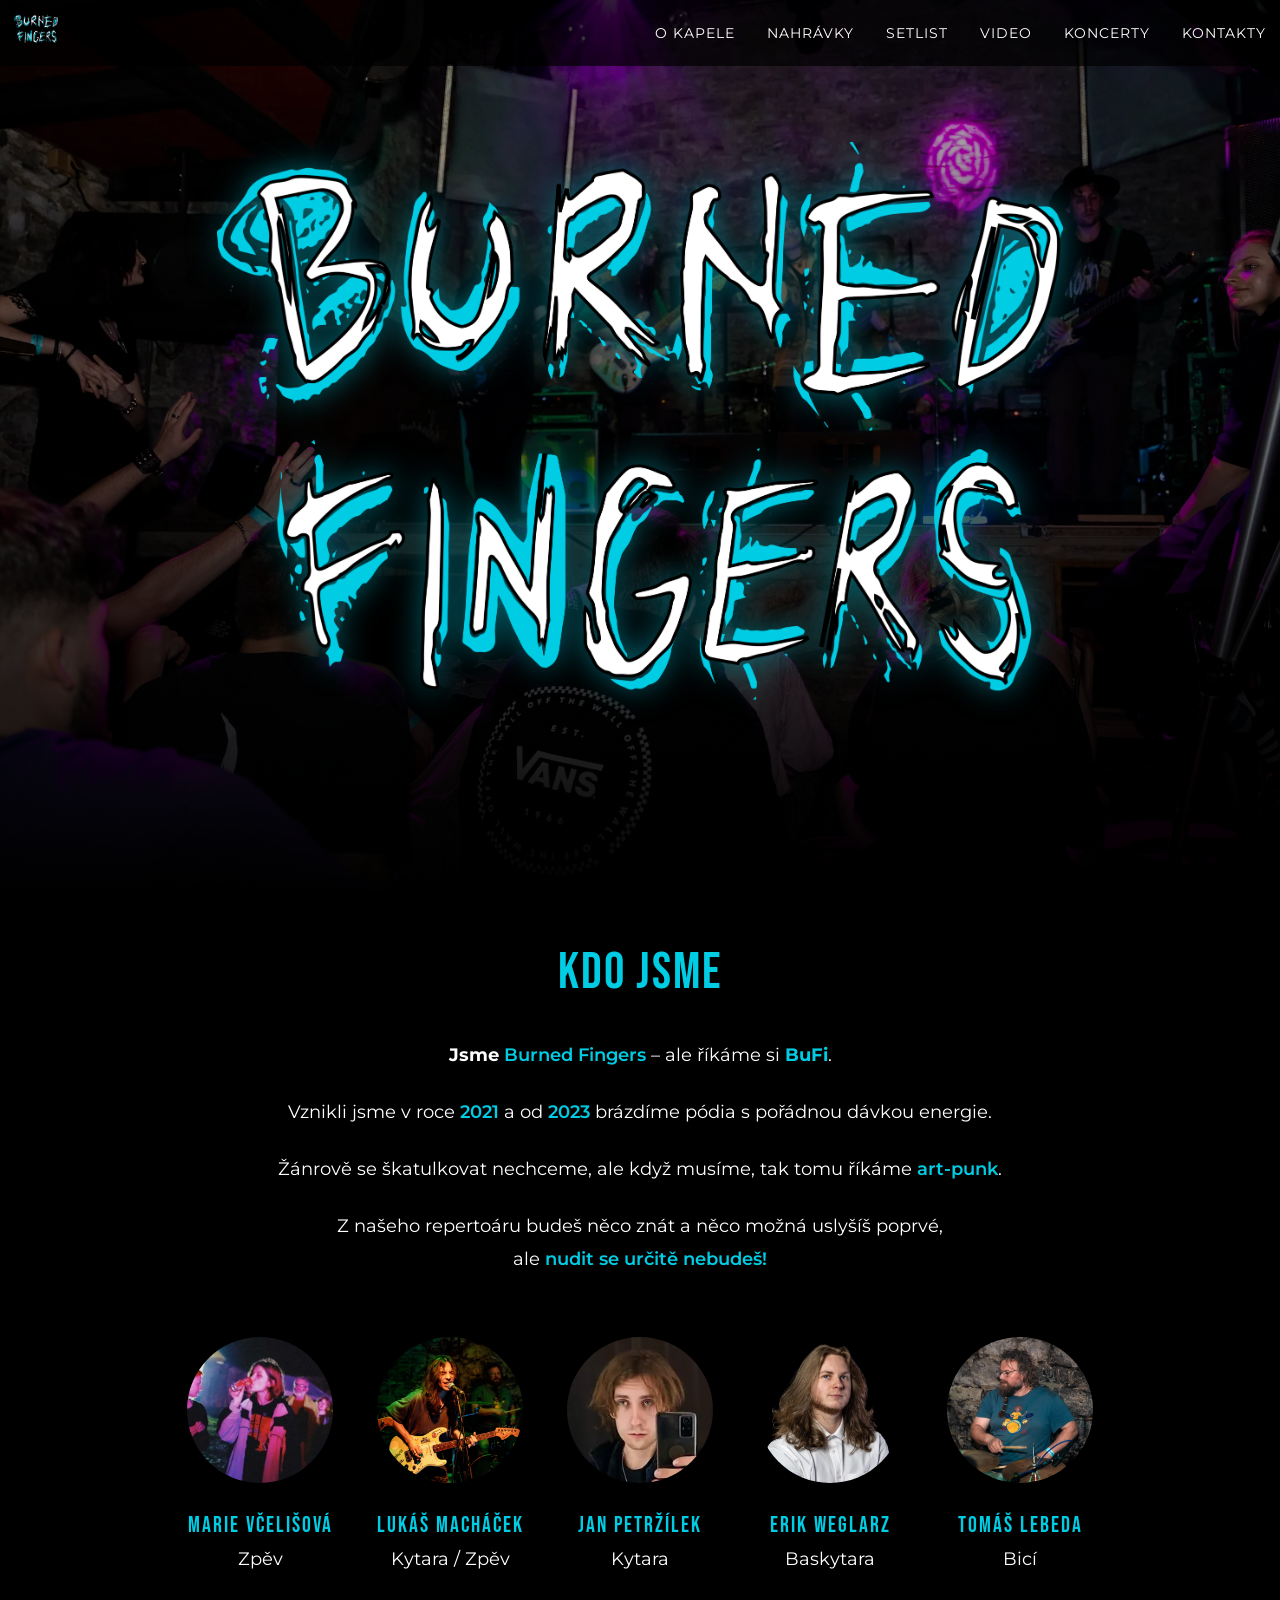
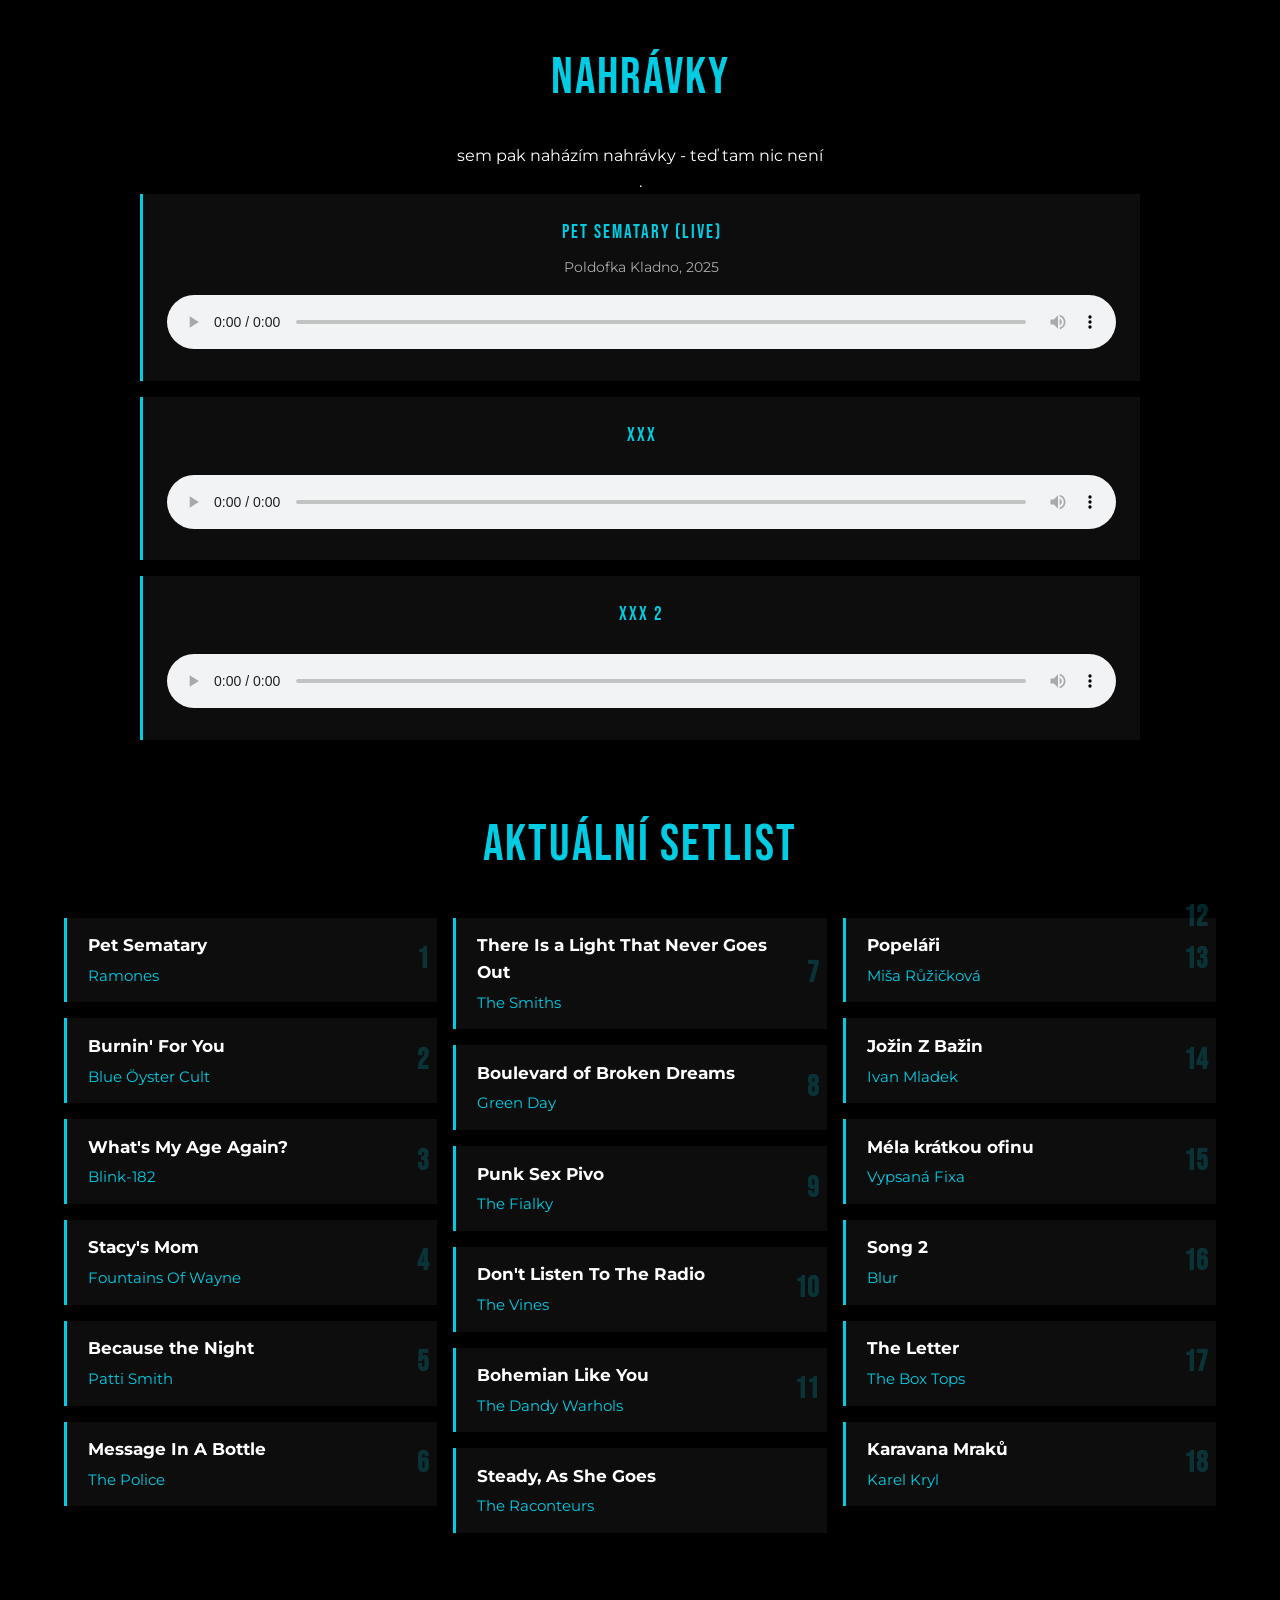
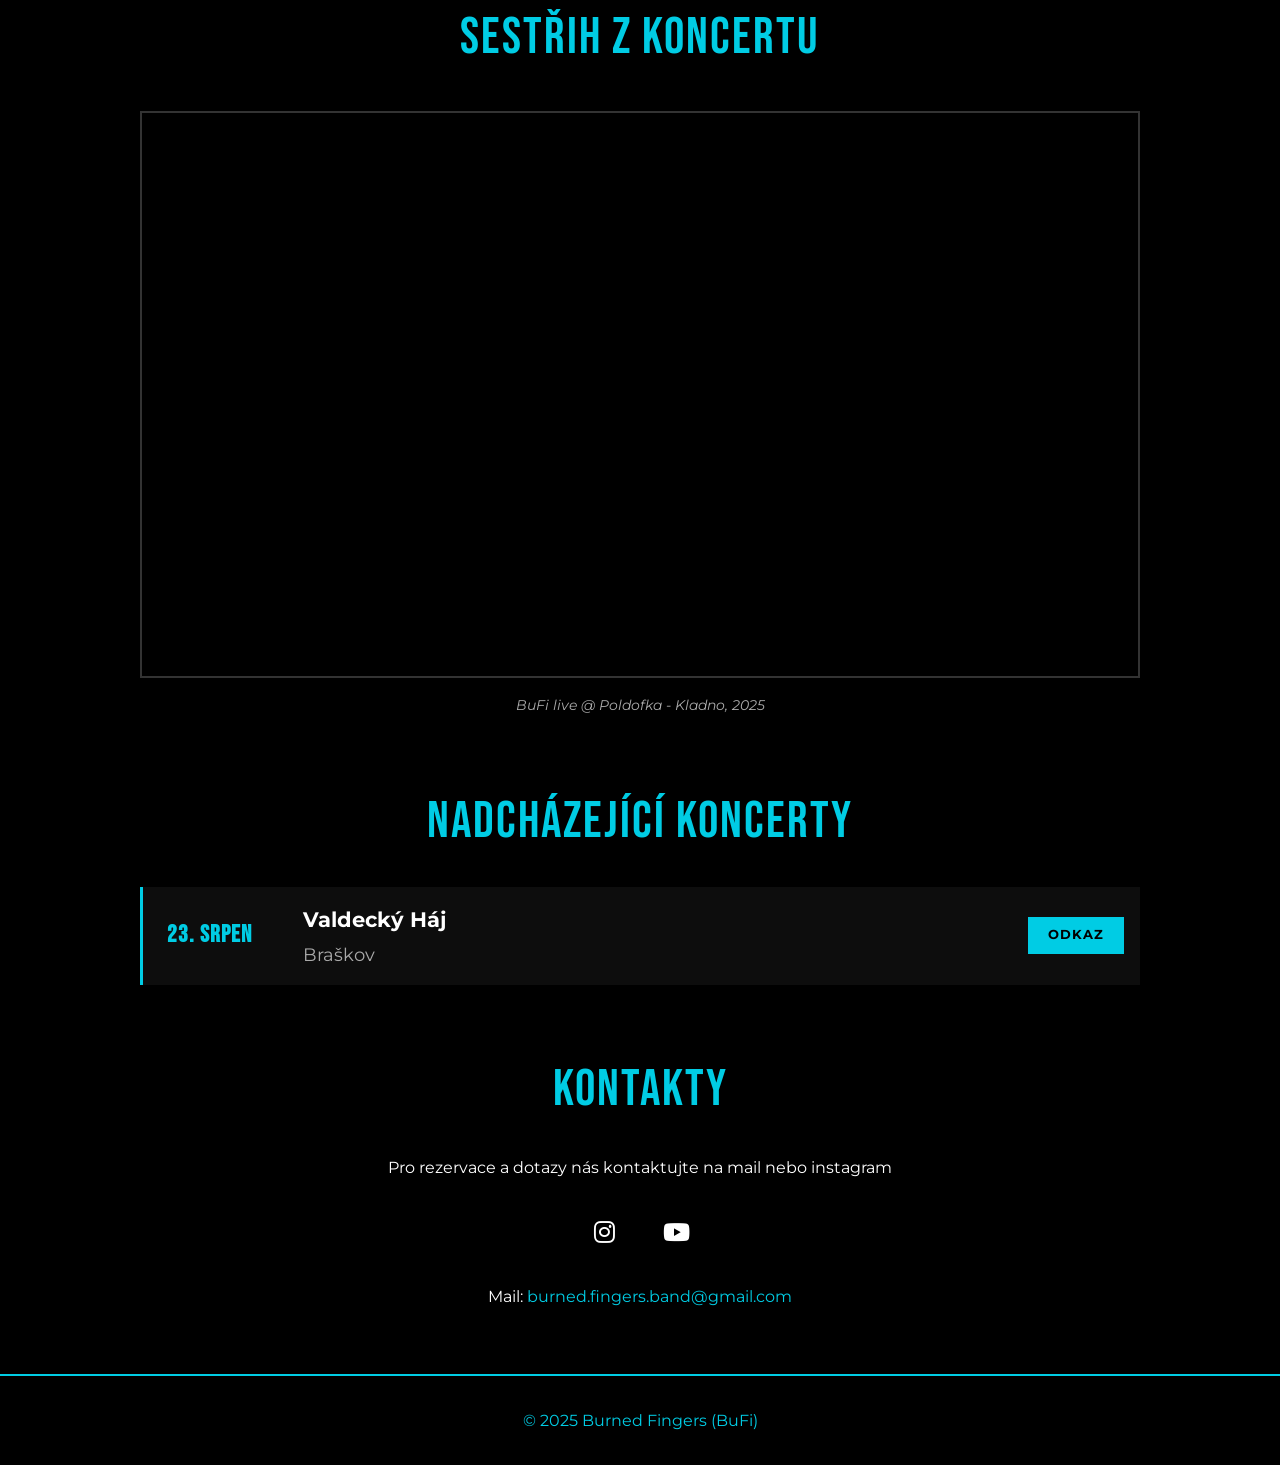
==== commit 144abccb: "some size changes (mostly text)" ====
--- a/index.html
+++ b/index.html
@@ -128,6 +128,8 @@
                 <li data-animate><span class="song-name">Jožin Z Bažin<span>Ivan Mladek</span></span></li>
                 <li data-animate><span class="song-name">Méla krátkou ofinu<span>Vypsaná Fixa</span></span></li>
                 <li data-animate><span class="song-name">Song 2<span>Blur</span></span></li>
+                <li data-animate><span class="song-name">The Letter<span>The Box Tops</span></span></li>
+                <li data-animate><span class="song-name">Karavana Mraků<span>Karel Kryl</span></span></li>
             </ul>
         </div>
     </section>
--- a/css/style.css
+++ b/css/style.css
@@ -20,7 +20,7 @@
 }
 
 h2 { 
-    font-size: 2.5rem; 
+    font-size: 3.2rem; 
     margin-bottom: 1.5rem;
     color: #00cce4;
     text-align: center;
@@ -28,7 +28,7 @@
 
 .container {
     width: 90%;
-    max-width: 1200px;
+    max-width: 1250px;
     margin: 0 auto;
     padding: 2rem 0;
 }
@@ -80,10 +80,9 @@
     max-width: 80%;
     width: auto;
     height: auto;
-    max-height: 60vh;
+    max-height: 80vh;
     margin-bottom: 2rem;
     filter: drop-shadow(0 0 15px rgba(0, 132, 147, 0.736));
-    transition: all 0.3s ease;
 }
 
 /* ===== ABOUT SECTION ===== */
@@ -92,10 +91,9 @@
 }
 
 .about-content {
-    max-width: 800px;
     margin: 0 auto 3rem;
     text-align: center;
-    font-size: 1.1rem;
+    font-size: 1.15rem;
     line-height: 1.8;
 }
 
@@ -136,14 +134,15 @@
     display: flex;
     justify-content: center;
     flex-wrap: wrap;
-    gap: 2rem;
-    margin-top: 3rem;
+    gap: 2.5rem;
+    margin-top: 3.7rem;
 }
 
 .member {
     width: 150px;
     text-align: center;
     position: relative;
+    font-size: 1.15rem;
 }
 
 .member img {
@@ -176,14 +175,14 @@
 }
 
 .track-list {
-    max-width: 800px;
+    max-width: 1000px;
     margin: 0 auto;
 }
 
 .track {
     background: rgba(255,255,255,0.05);
     padding: 1.5rem;
-    margin-bottom: 1.5rem;
+    margin-bottom: 1rem;
     border-left: 3px solid #00cce4;
 }
 
@@ -221,7 +220,7 @@
 
 .song-list li {
     position: relative;
-    padding: 1rem 2.5rem 1rem 1.5rem;
+    padding: 0.9rem 2.5rem 0.9rem 1.5rem;
     background: rgba(255,255,255,0.05);
     transition: all 0.3s ease;
     counter-increment: song-counter;
@@ -237,7 +236,7 @@
     top: 50%;
     transform: translateY(-50%);
     color: rgba(0, 204, 228, 0.2);
-    font-size: 1.5rem;
+    font-size: 1.8rem;
     font-weight: bold;
     font-family: 'Bebas Neue', sans-serif;
 }
@@ -263,12 +262,15 @@
 .song-name {
     display: block;
     transition: transform 0.3s ease;
-}
-
-.song-name span {
+    font-size: 1.05rem;
+    font-weight: bold;
+}
+
+.song-name span { /* band name */
     display: block;
     color: #00cce4;
-    font-size: 0.9rem;
+    font-size: 0.95rem;
+    font-weight: normal;
     margin-top: 0.3rem;
 }
 
@@ -290,7 +292,7 @@
 }
 
 .video-wrapper {
-    max-width: 800px;
+    max-width: 1000px;
     margin: 0 auto;
 }
 
@@ -326,7 +328,7 @@
 /* ===== TOUR SECTION ===== */
 .tour-list {
     list-style: none;
-    max-width: 800px;
+    max-width: 1000px;
     margin: 0 auto;
     padding: 0;
 }
@@ -356,7 +358,7 @@
     font-weight: bold;
     font-family: 'Bebas Neue', sans-serif;
     letter-spacing: 1px;
-    font-size: 1.4rem;
+    font-size: 1.5rem;
     min-width: 120px;
     flex-shrink: 0;
 }
@@ -370,12 +372,14 @@
     display: block;
     color: white;
     margin-bottom: 0.3rem;
+    font-size: 1.3rem;
+    font-weight: bold;
 }
 
 .tour-city {
     display: block;
     color: #aaa;
-    font-size: 0.9rem;
+    font-size: 1.1rem;
 }
 
 .tour-btn {
@@ -463,16 +467,16 @@
     position: fixed;
     top: 0;
     width: 100%;
-    padding: 1.5rem;
+    padding: 0.9rem;
     display: flex;
     justify-content: space-between;
     align-items: center;
     z-index: 1000;
-    background: rgba(0,0,0,0.8);
+    background: rgba(0, 0, 0, 0.7);
 }
 
 nav .logo {
-    height: 40px;
+    height: 30px;
 }
 
 .nav-links {
@@ -677,8 +681,8 @@
     }
 
     .song-list li {
-        padding: 0.7rem 1.5rem 0.7rem 1rem;
-        min-height: 45px;
+        padding: 0.7rem 1.5rem 0.7rem 1.2rem;
+        min-height: 30px;
     }
 
     .video-caption {
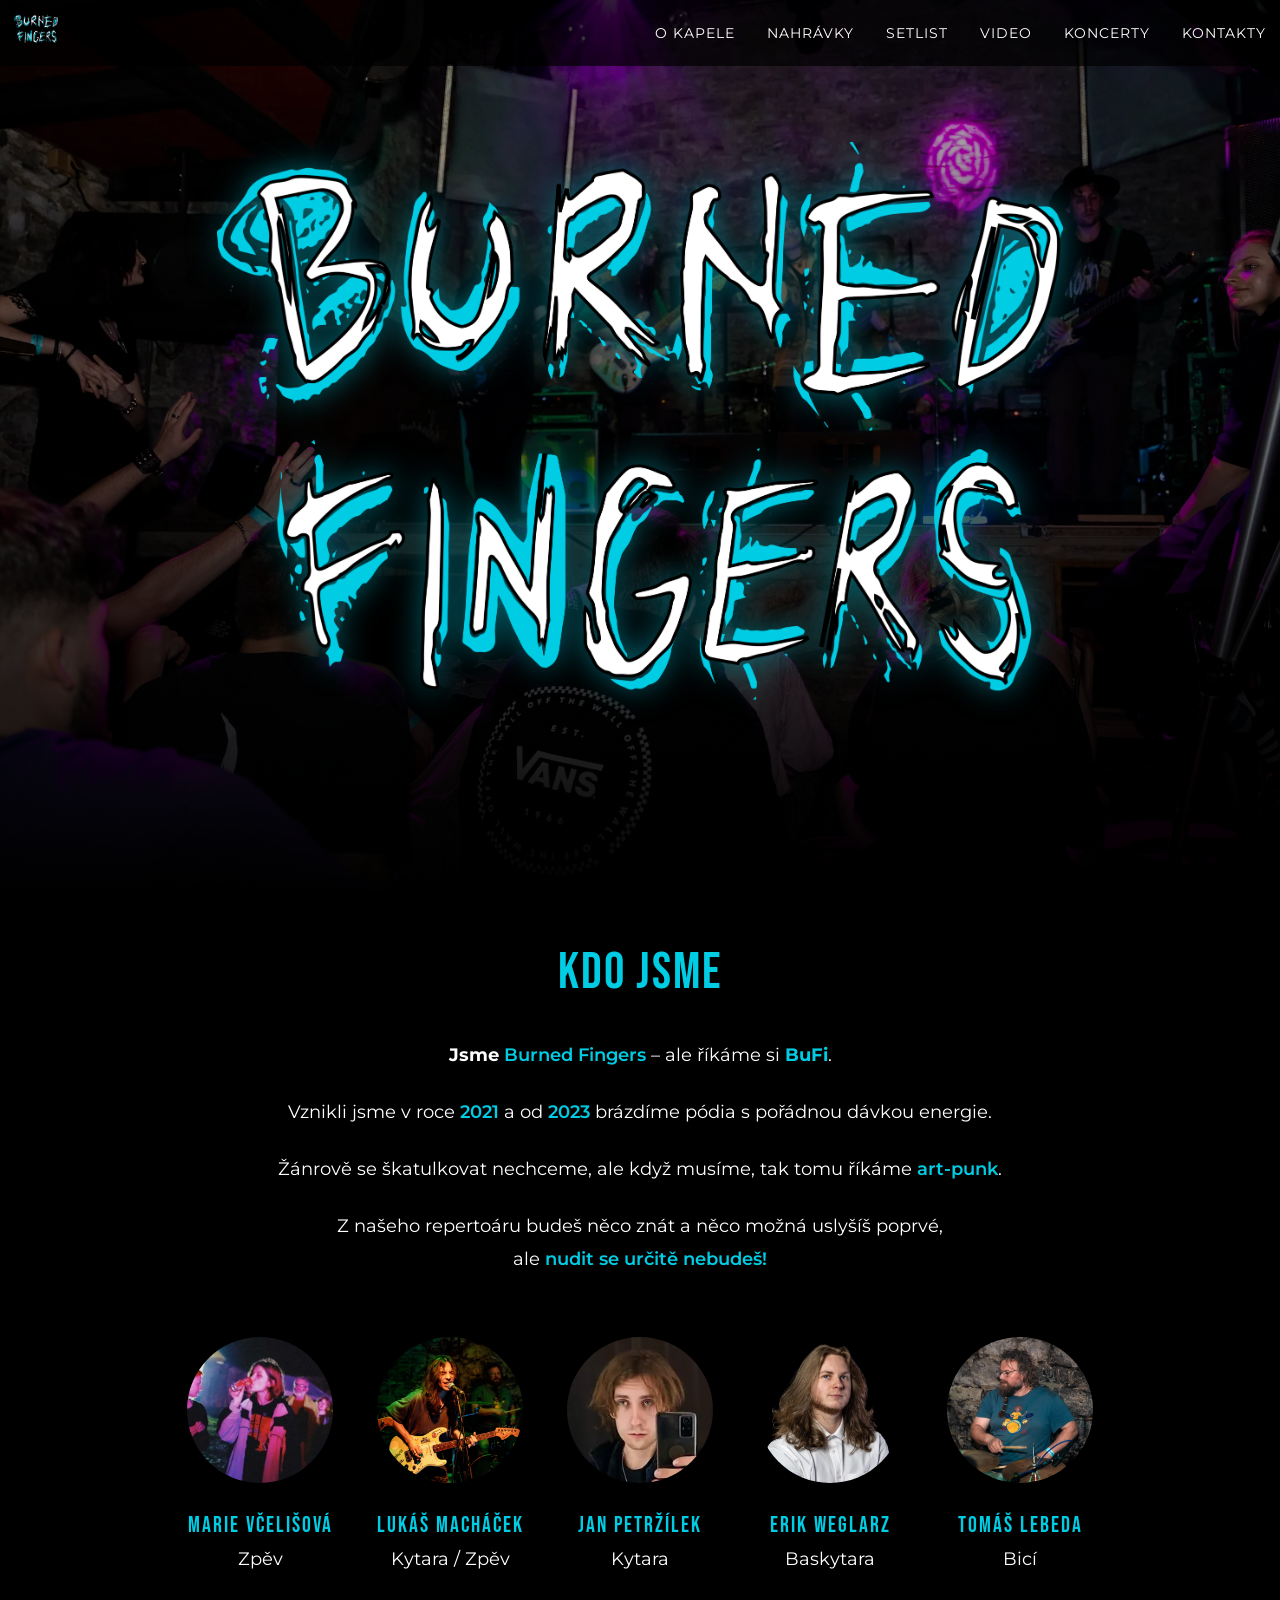
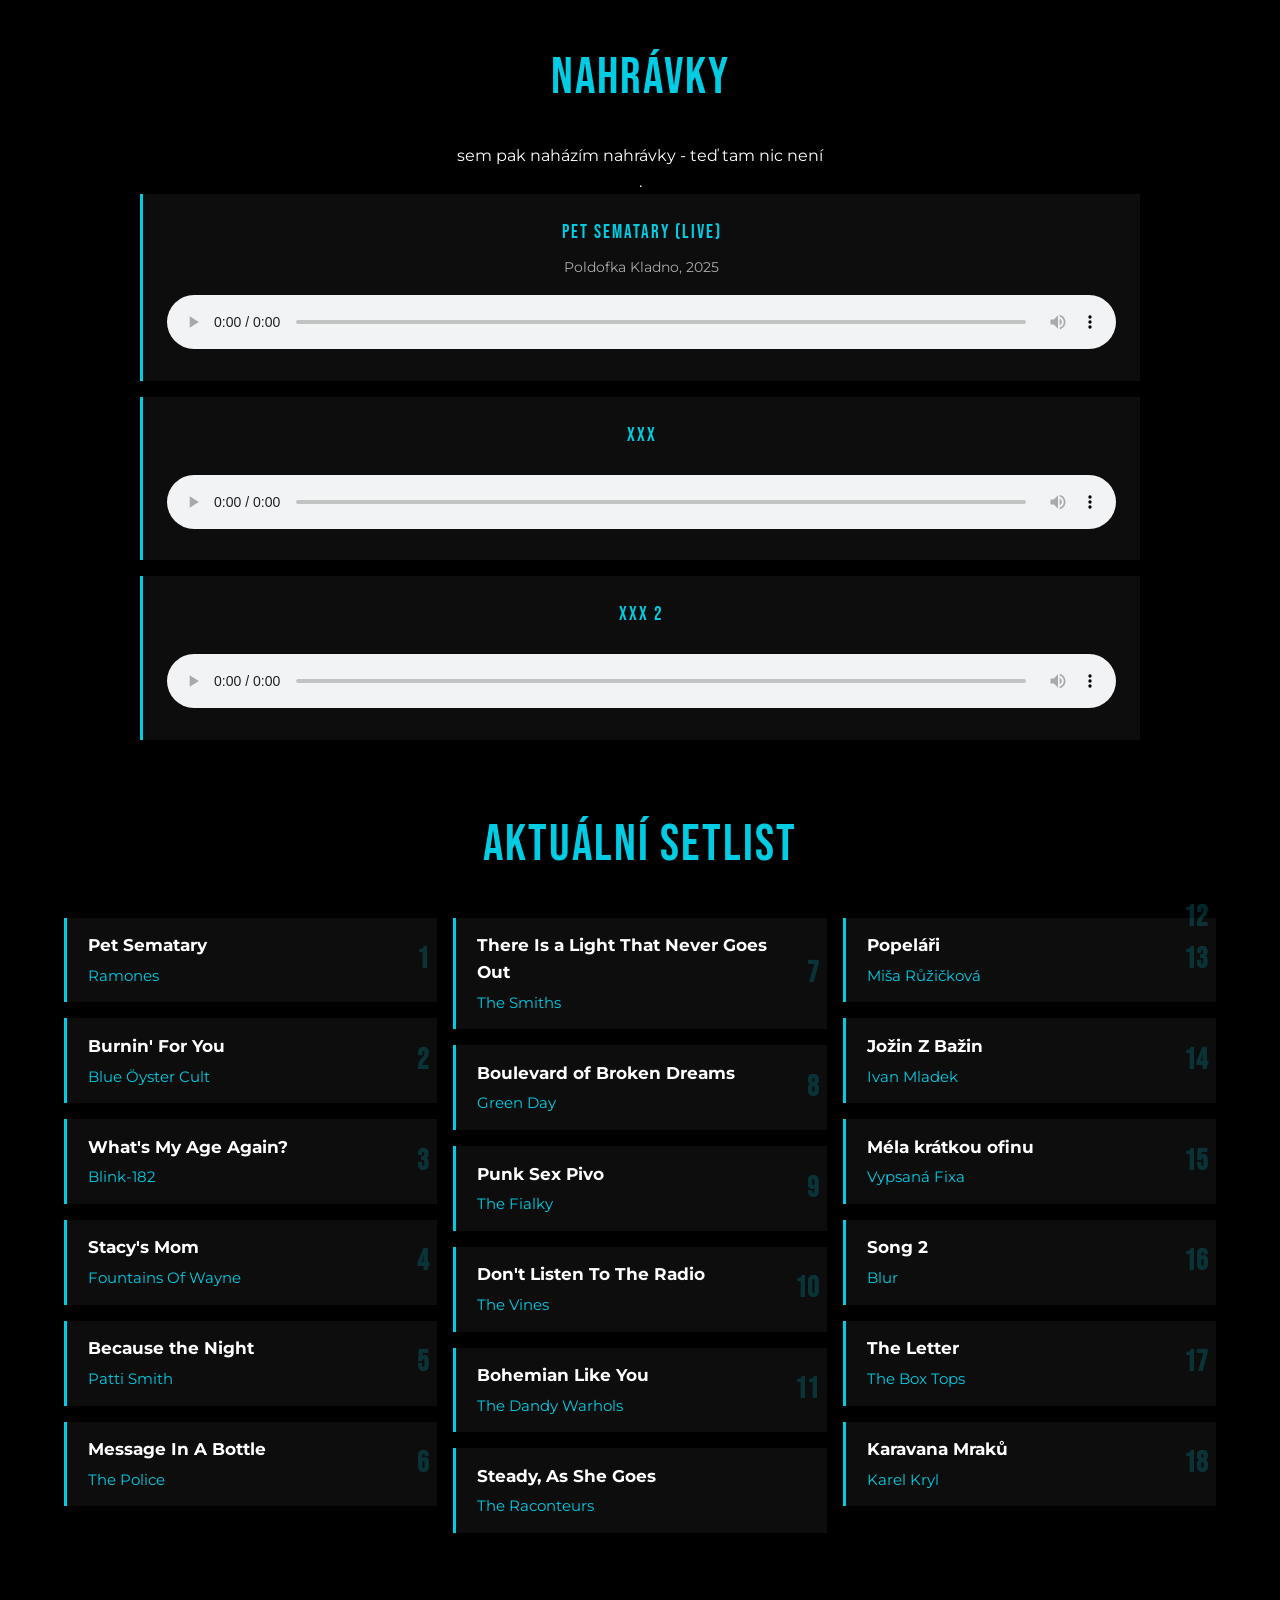
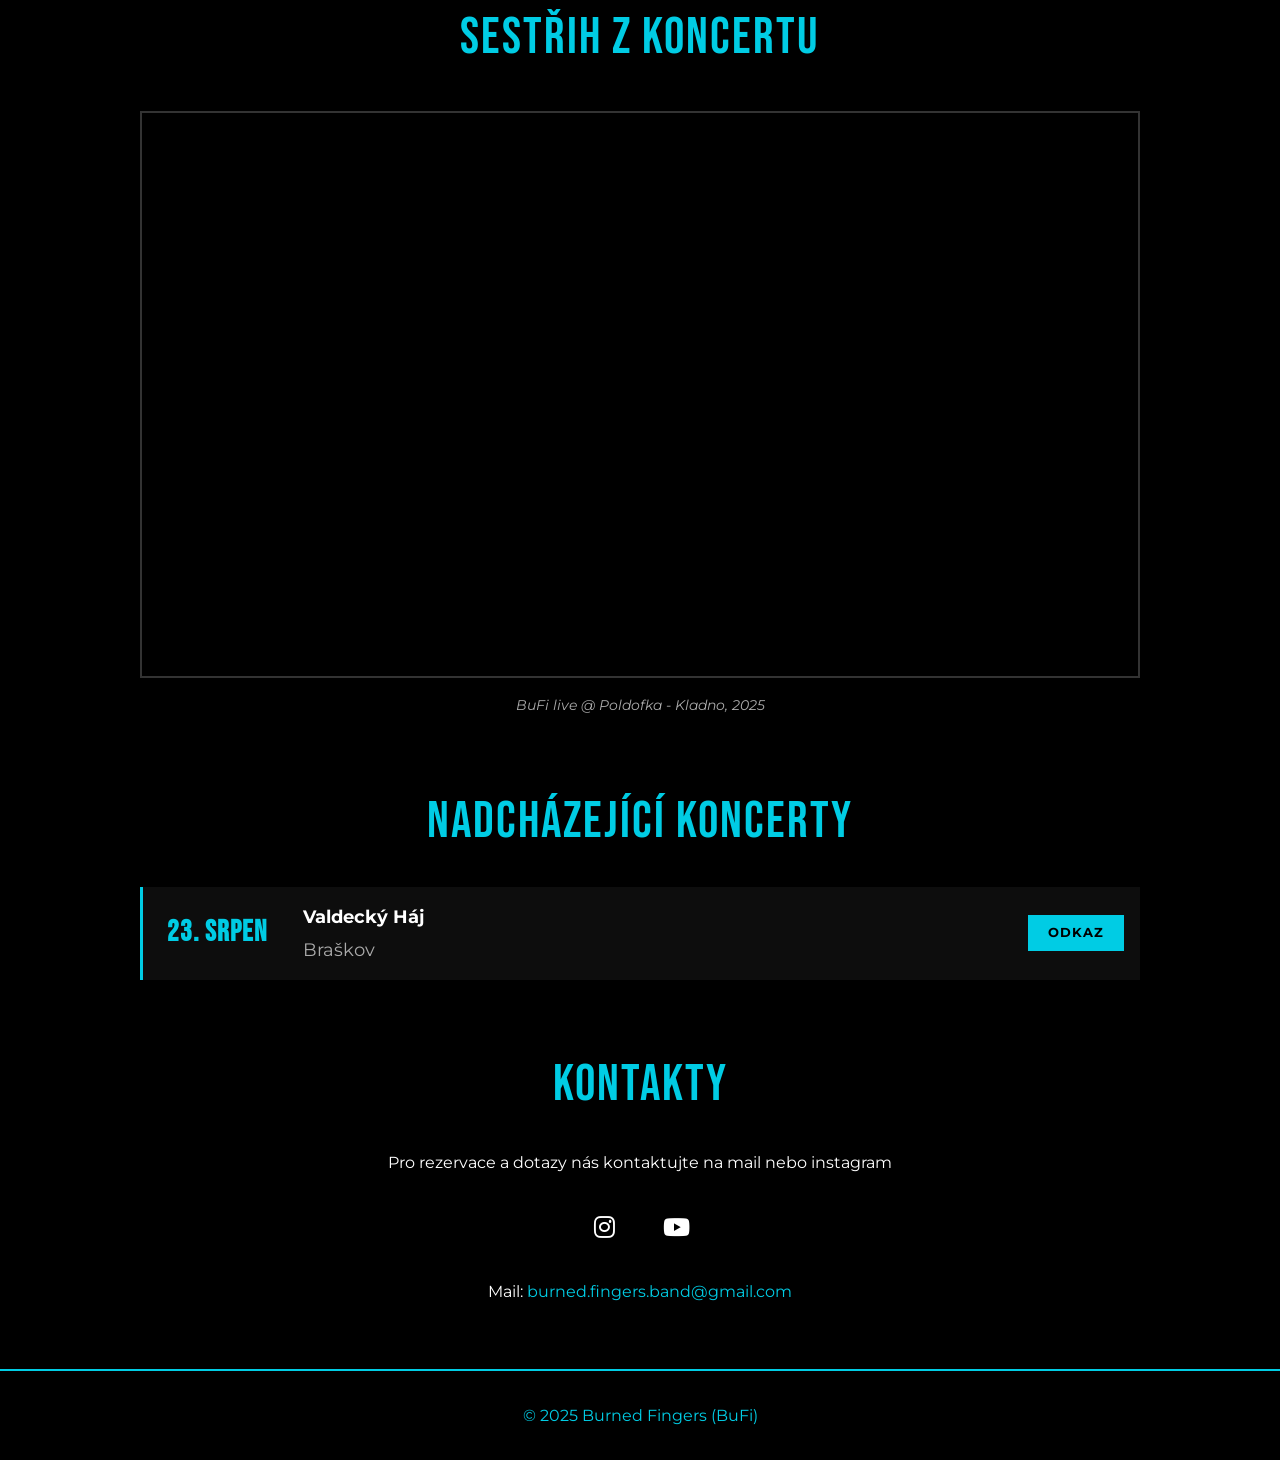
==== commit b171d48d: "old members (backup)" ====
--- a/index.html
+++ b/index.html
@@ -147,15 +147,15 @@
         </div>
     </section>
 
-    <section id="tour" class="container">
-        <h2 data-animate>Nadcházející koncerty</h2>
-        <ul class="tour-list">
-            <li class="tour-item" data-animate>
-                <span class="tour-date" data-animate>23. Srpen</span>
+  <section id="tour" class="container">
+    <h2 data-animate>Nadcházející koncerty</h2>
+    <ul class="tour-list">
+        <li class="tour-item" data-animate>
+            <span class="tour-date" data-animate>23. Srpen</span>
                 <div class="tour-details">
-                    <span class="tour-venue" data-animate>Valdecký Háj</span>
-                    <span class="tour-city" data-animate>Braškov</span>
-                </div>
+                        <span class="tour-venue" data-animate>Valdecký Háj</span>
+                        <span class="tour-city" data-animate>Braškov</span>
+                    </div>
                 <a href="https://www.facebook.com/events/1458776551958217/" class="tour-btn" data-animate>Odkaz</a>
             </li>
             <!-- další tady -->
--- a/css/style.css
+++ b/css/style.css
@@ -358,7 +358,7 @@
     font-weight: bold;
     font-family: 'Bebas Neue', sans-serif;
     letter-spacing: 1px;
-    font-size: 1.5rem;
+    font-size: 1.8rem;
     min-width: 120px;
     flex-shrink: 0;
 }
@@ -372,7 +372,7 @@
     display: block;
     color: white;
     margin-bottom: 0.3rem;
-    font-size: 1.3rem;
+    font-size: 1.1rem;
     font-weight: bold;
 }
 
@@ -498,6 +498,10 @@
     position: relative;
 }
 
+.nav-links a:hover {
+    color: #00cce4;
+}
+
 .nav-links a::after {
     content: '';
     position: absolute;
@@ -573,28 +577,27 @@
         font-size: 0.8rem;
     }
 
-   .tour-item {
+    .tour-item {
         flex-wrap: wrap;
         padding: 0.8rem;
         gap: 0.5rem; /* Reduce the gap */
     }
-
+    
     .tour-date {
         font-size: 1.2rem;
         min-width: 100px;
         order: 1; /* Explicitly set order */
     }
-
+    
     .tour-details {
         padding-right: 0;
         width: calc(100% - 130px); /* Adjust width to account for button */
         order: 2; /* Explicitly set order */
         margin-top: 0;
     }
-
+    
     .tour-btn {
         margin-left: auto;
-        order: 3; /* Explicitly set order */
     }
 
     /* Hamburger menu styles */
@@ -608,7 +611,6 @@
         flex-direction: column;
         justify-content: center;
         align-items: center;
-        align-items: center;
         padding: 1rem 0;
         clip-path: circle(0px at 90% -10%);
         transition: all 0.5s ease-out;
@@ -635,6 +637,10 @@
         transition: opacity 0.3s ease 0.2s;
     }
 
+    .nav-links a::after {
+        bottom: 8px;
+    }
+
     .nav-links.active a {
         opacity: 1;
     }
@@ -711,7 +717,7 @@
         width: 100%; /* Take full width */
         order: 2;
     }
-
+    
     .tour-btn {
         margin-left: 0;
         width: 100%;
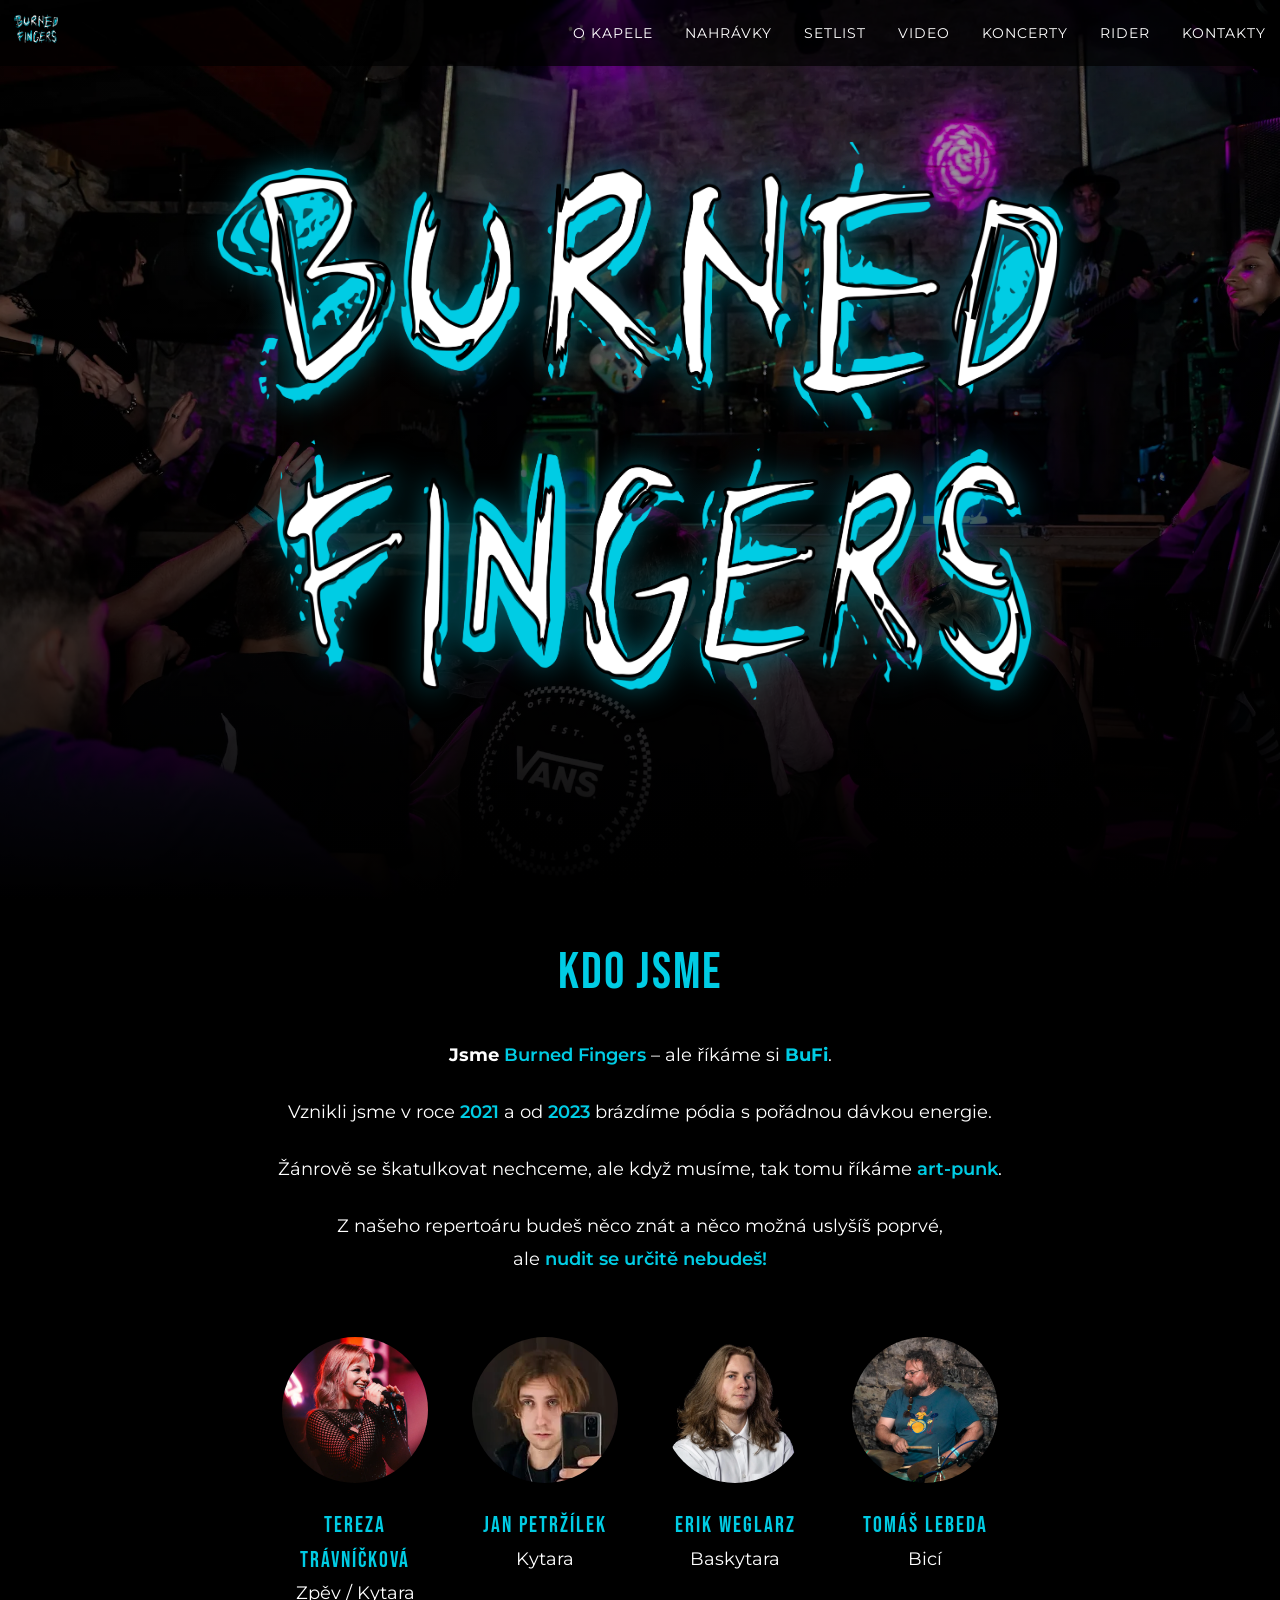
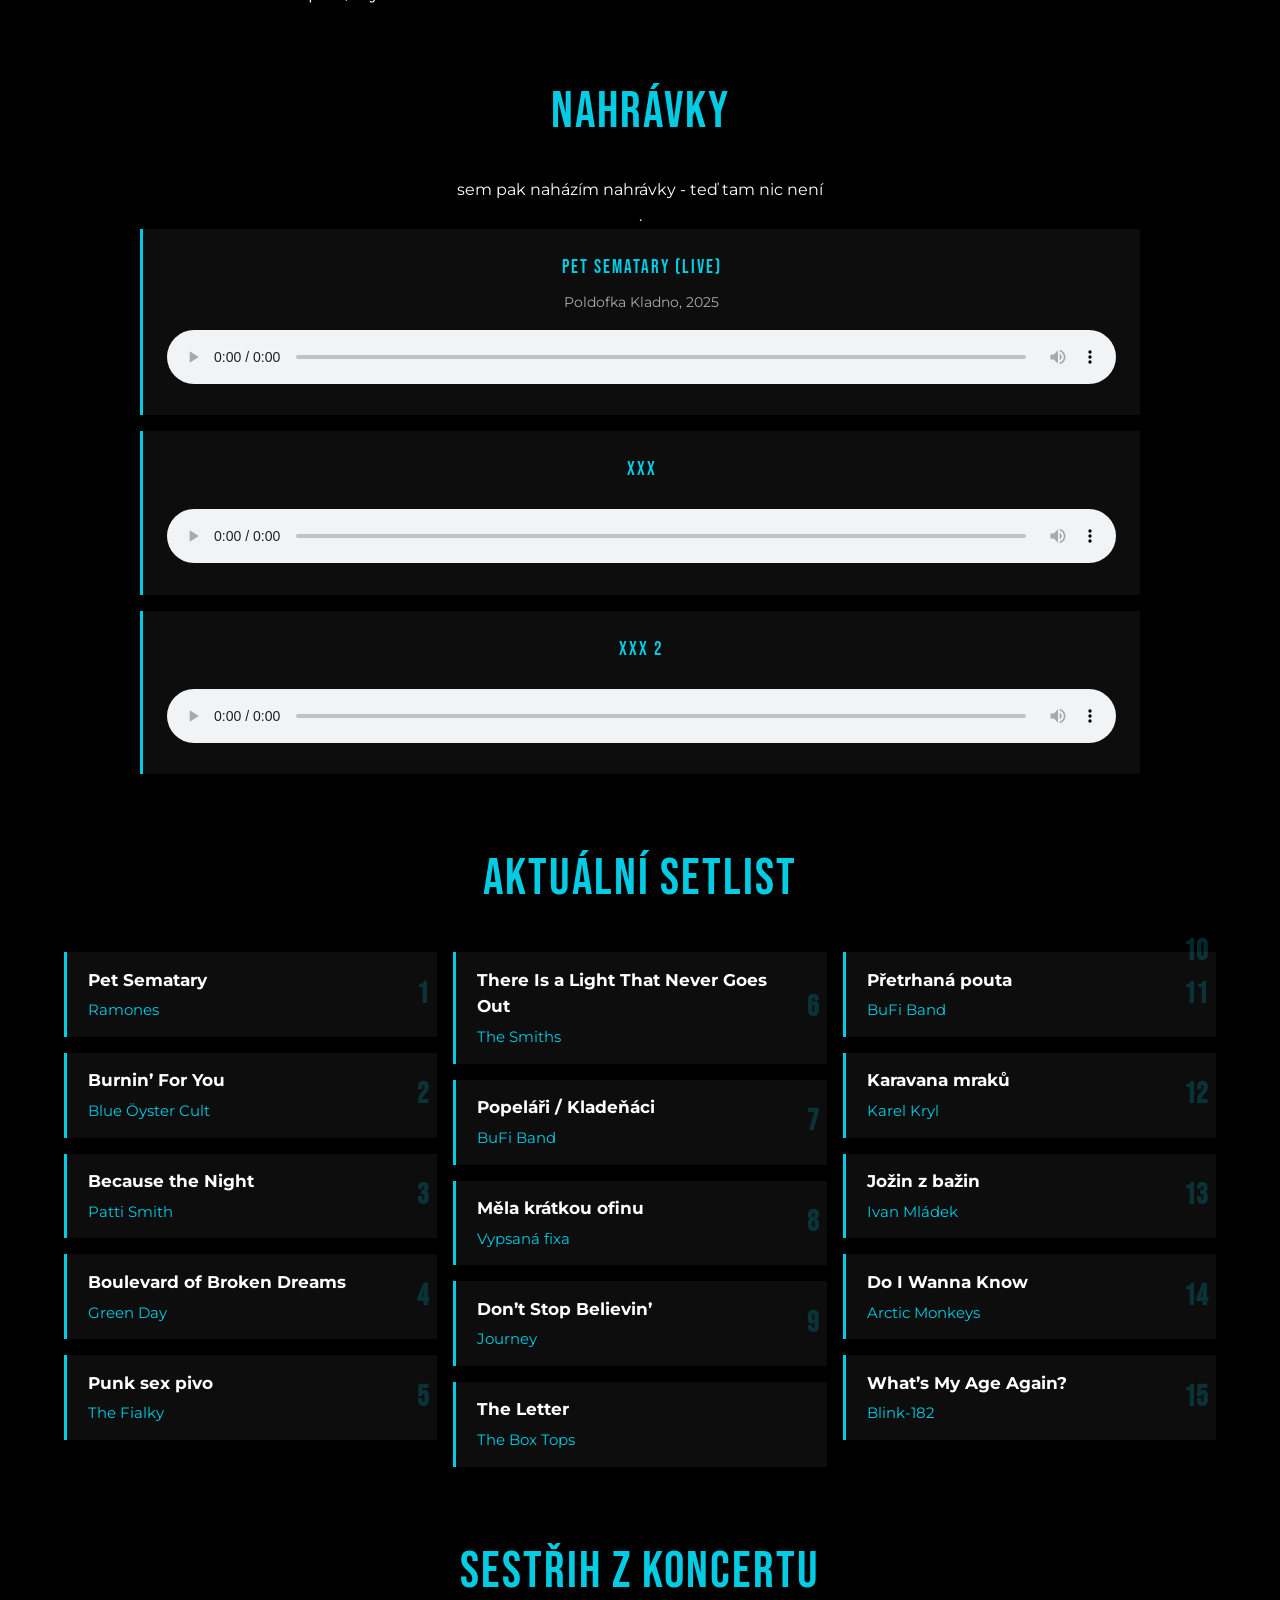
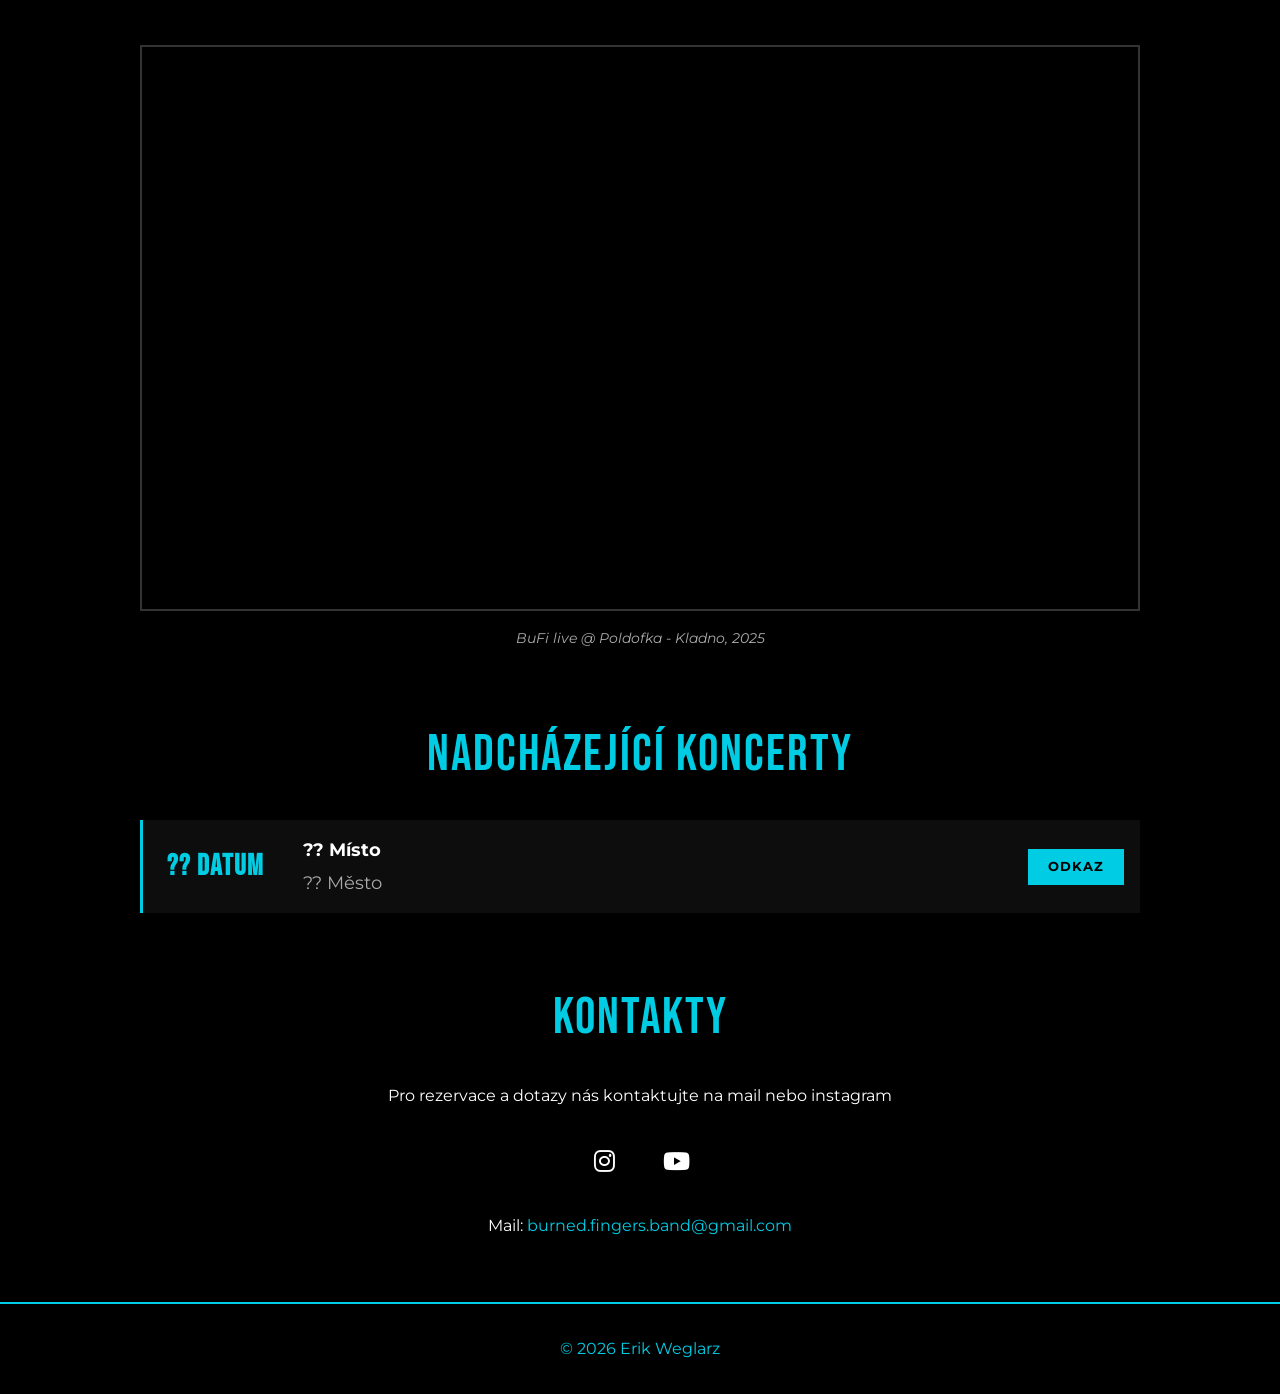
==== commit 9abcd40c: "BuFi Band - with Tereza" ====
--- a/index.html
+++ b/index.html
@@ -17,6 +17,7 @@
         <a href="#setlist">Setlist</a>
         <a href="#live">Video</a>
         <a href="#tour">Koncerty</a>
+        <a href="rider.html">Rider</a>
         <a href="#contact">Kontakty</a>
     </div>
     <div class="hamburger" id="hamburger">
@@ -44,14 +45,9 @@
 
         <div class="band-members">
             <div class="member">
-                <img src="images/maja.webp" alt="Mája" data-animate>
-                <h3 data-animate>Marie Včelišová</h3>
-                <p data-animate>Zpěv</p>
-            </div>
-            <div class="member">
-                <img src="images/machy.webp" alt="Machy" data-animate>
-                <h3 data-animate>Lukáš Macháček</h3>
-                <p data-animate>Kytara / Zpěv</p>
+                <img src="images/tereza.webp" alt="Tereza" data-animate>
+                <h3 data-animate>Tereza Trávníčková</h3>
+                <p data-animate>Zpěv / Kytara</p>
             </div>
             <div class="member">
                 <img src="images/honza.webp" alt="Honza" data-animate>
@@ -113,23 +109,20 @@
         <div class="setlist">
             <ul class="song-list">
                 <li data-animate><span class="song-name">Pet Sematary<span>Ramones</span></span></li>
-                <li data-animate><span class="song-name">Burnin' For You<span>Blue Öyster Cult</span></span></li>
-                <li data-animate><span class="song-name">What's My Age Again?<span>Blink-182</span></span></li>
-                <li data-animate><span class="song-name">Stacy's Mom<span>Fountains Of Wayne</span></span></li>
+                <li data-animate><span class="song-name">Burnin’ For You<span>Blue Öyster Cult</span></span></li>
                 <li data-animate><span class="song-name">Because the Night<span>Patti Smith</span></span></li>
-                <li data-animate><span class="song-name">Message In A Bottle<span>The Police</span></span></li>
+                <li data-animate><span class="song-name">Boulevard of Broken Dreams<span>Green Day</span></span></li>
+                <li data-animate><span class="song-name">Punk sex pivo<span>The Fialky</span></span></li>
                 <li data-animate><span class="song-name">There Is a Light That Never Goes Out<span>The Smiths</span></span></li>
-                <li data-animate><span class="song-name">Boulevard of Broken Dreams<span>Green Day</span></span></li>
-                <li data-animate><span class="song-name">Punk Sex Pivo<span>The Fialky</span></span></li>
-                <li data-animate><span class="song-name">Don't Listen To The Radio<span>The Vines</span></span></li>
-                <li data-animate><span class="song-name">Bohemian Like You<span>The Dandy Warhols</span></span></li>
-                <li data-animate><span class="song-name">Steady, As She Goes<span>The Raconteurs</span></span></li>
-                <li data-animate><span class="song-name">Popeláři<span>Miša Růžičková</span></span></li>
-                <li data-animate><span class="song-name">Jožin Z Bažin<span>Ivan Mladek</span></span></li>
-                <li data-animate><span class="song-name">Méla krátkou ofinu<span>Vypsaná Fixa</span></span></li>
-                <li data-animate><span class="song-name">Song 2<span>Blur</span></span></li>
+                <li data-animate><span class="song-name">Popeláři / Kladeňáci<span>BuFi Band</span></span></li>
+                <li data-animate><span class="song-name">Měla krátkou ofinu<span>Vypsaná fixa</span></span></li>
+                <li data-animate><span class="song-name">Don’t Stop Believin’<span>Journey</span></span></li>
                 <li data-animate><span class="song-name">The Letter<span>The Box Tops</span></span></li>
-                <li data-animate><span class="song-name">Karavana Mraků<span>Karel Kryl</span></span></li>
+                <li data-animate><span class="song-name">Přetrhaná pouta<span>BuFi Band</span></span></li>
+                <li data-animate><span class="song-name">Karavana mraků<span>Karel Kryl</span></span></li>
+                <li data-animate><span class="song-name">Jožin z bažin<span>Ivan Mládek</span></span></li>
+                <li data-animate><span class="song-name">Do I Wanna Know<span>Arctic Monkeys</span></span></li>
+                <li data-animate><span class="song-name">What’s My Age Again?<span>Blink-182</span></span></li>
             </ul>
         </div>
     </section>
@@ -151,12 +144,12 @@
     <h2 data-animate>Nadcházející koncerty</h2>
     <ul class="tour-list">
         <li class="tour-item" data-animate>
-            <span class="tour-date" data-animate>23. Srpen</span>
+            <span class="tour-date" data-animate>?? Datum</span>
                 <div class="tour-details">
-                        <span class="tour-venue" data-animate>Valdecký Háj</span>
-                        <span class="tour-city" data-animate>Braškov</span>
+                        <span class="tour-venue" data-animate>?? Místo</span>
+                        <span class="tour-city" data-animate>?? Město</span>
                     </div>
-                <a href="https://www.facebook.com/events/1458776551958217/" class="tour-btn" data-animate>Odkaz</a>
+                <a href="https://youtu.be/dQw4w9WgXcQ?si=m3JkH6XnqheYNbyW" class="tour-btn" data-animate>Odkaz</a>
             </li>
             <!-- další tady -->
         </ul>
@@ -175,7 +168,7 @@
     </section>
 
     <footer>
-        <p data-animate>&copy; 2025 Burned Fingers (BuFi)</p>
+        <p data-animate>&copy; 2026 Erik Weglarz</p>
     </footer>
 
     <script>
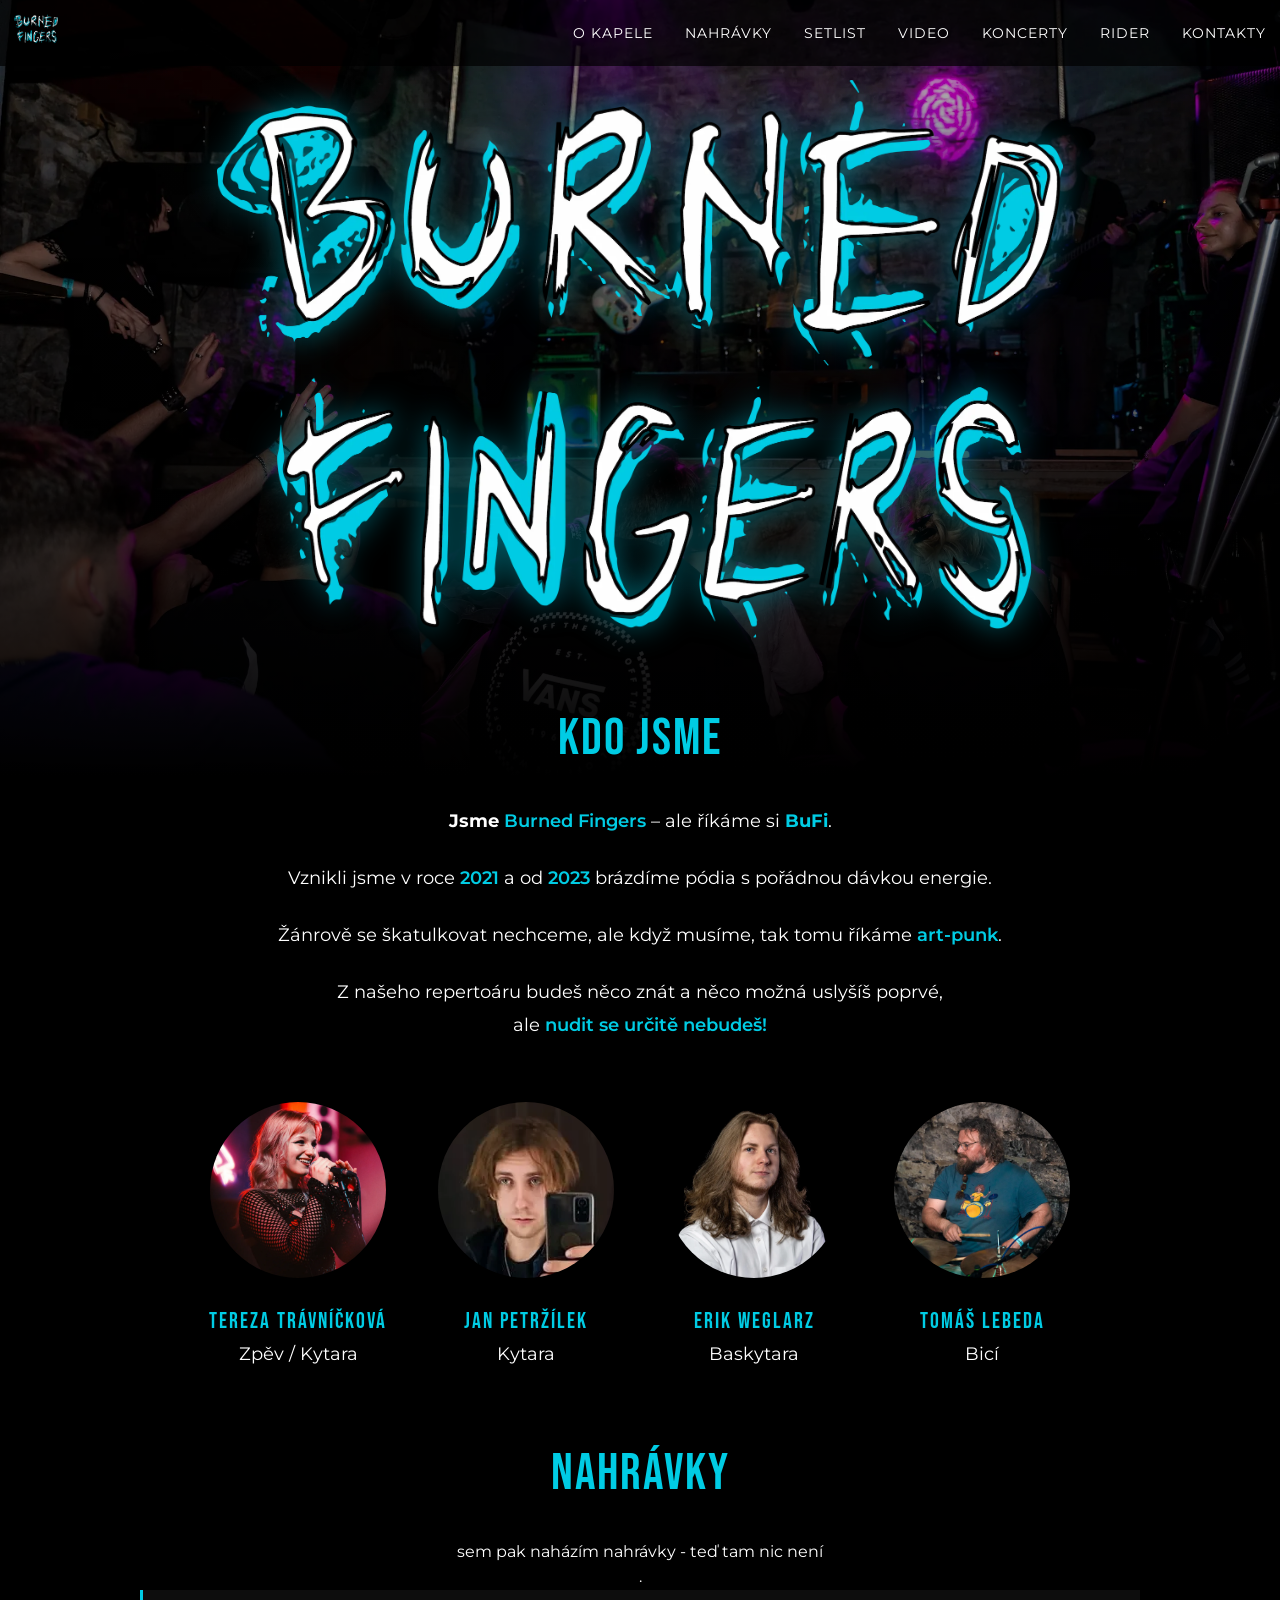
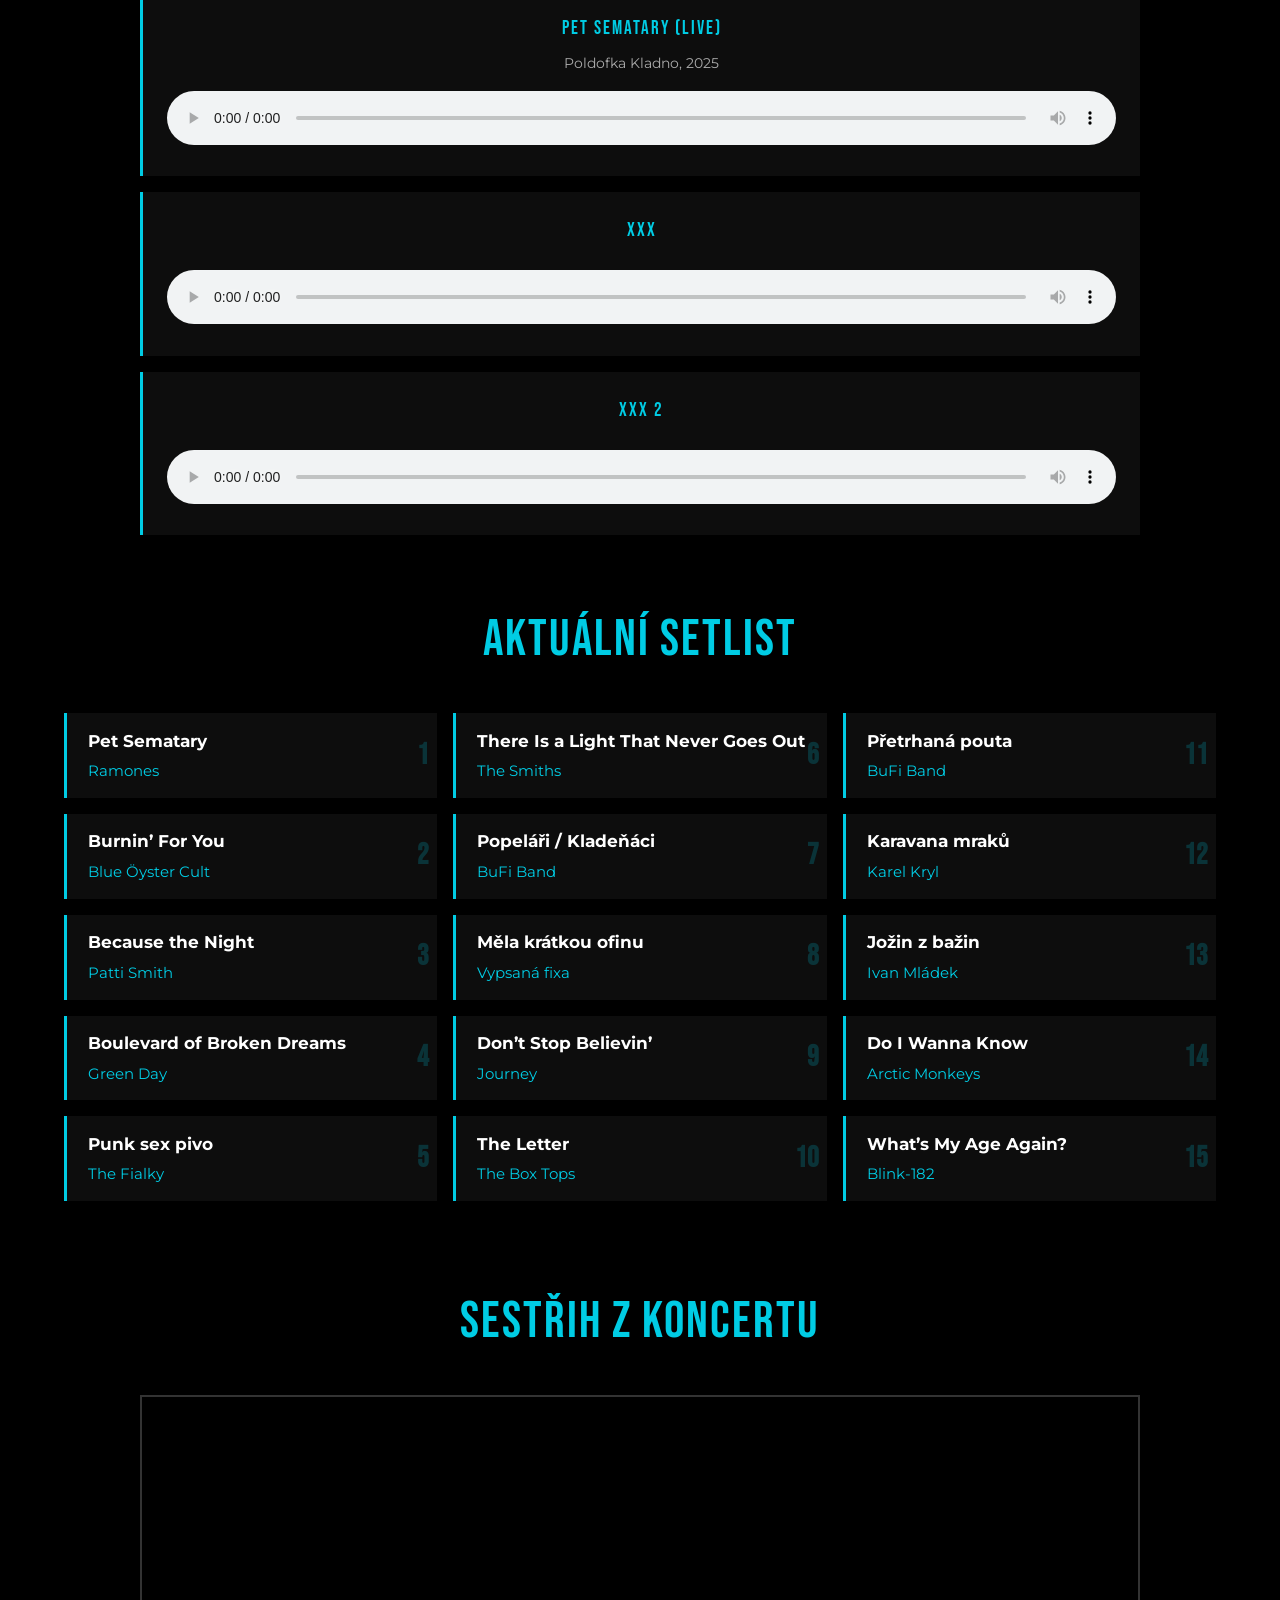
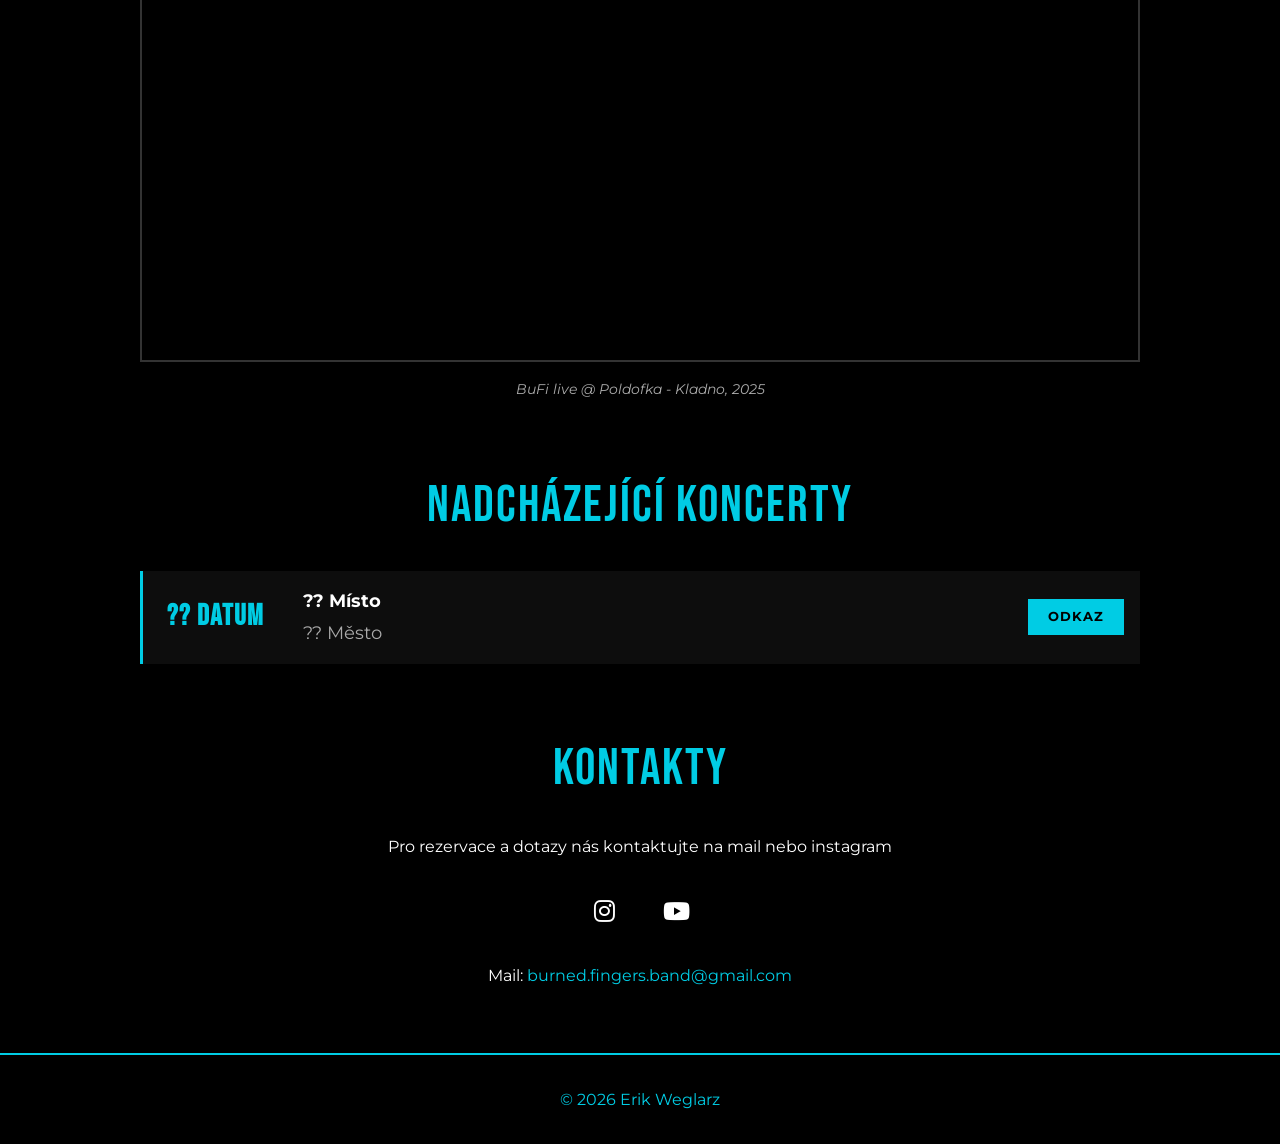
==== commit 489fbb44: "small fixes" ====
--- a/index.html
+++ b/index.html
@@ -27,7 +27,7 @@
 
     <section id="hero">
         <div data-animate>
-            <img src="images/logo.png" alt="Burned Fingers" class="hero-logo" data-animate>
+            <img src="images/logo.webp" alt="Burned Fingers" class="hero-logo" data-animate>
         </div>
     </section>
 
--- a/css/style.css
+++ b/css/style.css
@@ -65,7 +65,8 @@
 
 /* ===== HERO SECTION ===== */
 #hero {
-    height: 100vh;
+    background-size: contain;
+    height: auto;
     display: flex;
     align-items: center;
     justify-content: center;
@@ -88,6 +89,7 @@
 /* ===== ABOUT SECTION ===== */
 #about {
     text-align: center;
+    margin-top: -110px;
 }
 
 .about-content {
@@ -134,12 +136,12 @@
     display: flex;
     justify-content: center;
     flex-wrap: wrap;
-    gap: 2.5rem;
+    gap: 3rem;
     margin-top: 3.7rem;
 }
 
 .member {
-    width: 150px;
+    width: 180px;
     text-align: center;
     position: relative;
     font-size: 1.15rem;
@@ -162,6 +164,9 @@
     margin-top: 1rem;
     color: #00cce4;
     transition: all 0.3s ease;
+    white-space: nowrap;
+    display: flex;
+    justify-content: center;
 }
 
 .member:hover h3 {
@@ -264,6 +269,7 @@
     transition: transform 0.3s ease;
     font-size: 1.05rem;
     font-weight: bold;
+    white-space: nowrap;
 }
 
 .song-name span { /* band name */
@@ -272,18 +278,6 @@
     font-size: 0.95rem;
     font-weight: normal;
     margin-top: 0.3rem;
-}
-
-@media (max-width: 1240px) {
-    .song-list {
-        columns: 2;
-    }
-}
-
-@media (max-width: 820px) {
-    .song-list {
-        columns: 1;
-    }
 }
 
 /* ===== LIVE SECTION ===== */
@@ -539,7 +533,7 @@
 }
 
 /* ===== MEDIA QUERIES ===== */
-@media (max-width: 768px) {
+@media (max-width: 1000px) {
     p, .tour-city, .tour-venue {
         font-size: 0.9rem;
     }
@@ -548,29 +542,46 @@
         font-size: 2rem; 
     }
 
-    .about-content {
-        font-size: 1rem;
+    #hero {
+        background-size: contain;
+        height: auto;
     }
 
     .band-members {
-        gap: 1.5rem;
+        display: grid; /* Switch from flex to grid to lock the layout */
+    grid-template-columns: repeat(2, 180px); /* Exactly 2 columns of 180px */
+    justify-items: center; /* Centers the whole 2x2 block */
+    gap: 2rem; /* Tightens the space between members */
+    margin-top: 3.7rem;
     }
 
     .member {
-        width: 120px;
+        width: 150px;
     }
 
     .member h3 {
         font-size: 1rem;
     }
 
+    .song-list {
+        columns: 2;
+    }
+
     .song-list li {
         padding: 0.8rem 2rem 0.8rem 1.2rem;
-        min-height: 50px;
+        height: 90px;
+        display: flex;            /* Enables flexbox for alignment */
+        align-items: center;
+    }
+
+    .song-list li::before {
+        font-size: 1.7rem; /* Slightly smaller for mobile columns  */
     }
 
     .song-name {
         font-size: 0.9rem;
+        align-self: center;
+        white-space: wrap;
     }
 
     .song-name span {
@@ -660,68 +671,3 @@
     }
 }
 
-@media (max-width: 480px) {
-    section {
-        padding: 3rem 0;
-    }
-    
-    h2 {
-        font-size: 1.8rem;
-    }
-    
-    .hero-logo {
-        max-width: 90%;
-        max-height: 50vh;
-    }
-
-    .band-members {
-        gap: 1rem;
-    }
-
-    .member {
-        width: 100px;
-    }
-
-    .track {
-        padding: 1rem;
-    }
-
-    .song-list li {
-        padding: 0.7rem 1.5rem 0.7rem 1.2rem;
-        min-height: 30px;
-    }
-
-    .video-caption {
-        font-size: 0.8rem;
-    }
-
-    .social-links {
-        gap: 1.5rem;
-    }
-
-    .social-links a {
-        font-size: 1.3rem;
-        width: 36px;
-        height: 36px;
-    }
-
-    .nav-links-container {
-        gap: 1rem;
-    }
-
-    .nav-links a {
-        font-size: 1.1rem;
-    }
-
-    .tour-details {
-        width: 100%; /* Take full width */
-        order: 2;
-    }
-    
-    .tour-btn {
-        margin-left: 0;
-        width: 100%;
-        order: 3;
-        text-align: center;
-    }
-}
